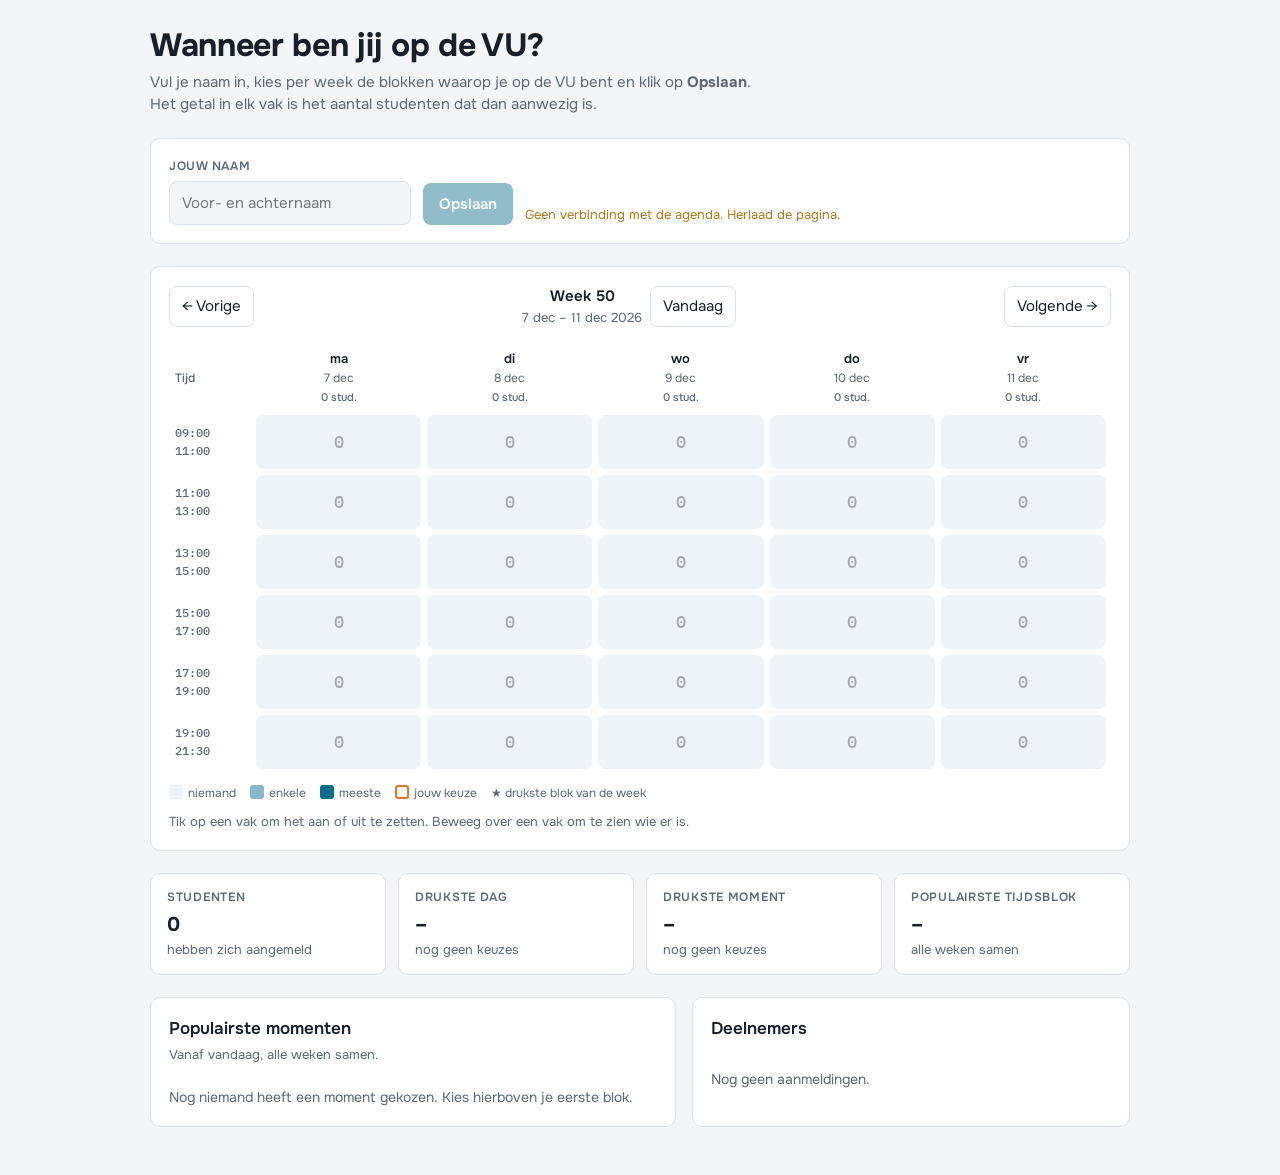
==== index.html @ 88057319 "Add files via upload" ====
<!doctype html>
<html lang="nl">
<head>
<meta charset="utf-8">
<meta name="viewport" content="width=device-width,initial-scale=1">
<title>Aanwezigheid VU</title>
<link rel="preconnect" href="https://fonts.googleapis.com">
<link rel="stylesheet" href="https://fonts.googleapis.com/css2?family=Onest:wght@400;500;600;700&family=IBM+Plex+Mono:wght@500&display=swap">
<style>
:root{
  --bg:#F3F5F8; --surface:#FFFFFF; --ink:#16202C; --muted:#5B6878; --line:#DCE2EA;
  --accent:#0B6E8A; --accent-ink:#FFFFFF; --mine:#E0762B; --ok:#1F8A4C; --warn:#B7791F;
  --heat0:#EEF3F7; color-scheme:light;
}
@media (prefers-color-scheme:dark){:root:not([data-theme="light"]){
  --bg:#0F151C; --surface:#17202A; --ink:#E7EDF3; --muted:#93A1B2; --line:#2A3542;
  --accent:#3AA7C7; --accent-ink:#06141A; --mine:#F0934E; --ok:#4CC27E; --warn:#E0A94A;
  --heat0:#1C2733; color-scheme:dark;}}
:root[data-theme="dark"]{
  --bg:#0F151C; --surface:#17202A; --ink:#E7EDF3; --muted:#93A1B2; --line:#2A3542;
  --accent:#3AA7C7; --accent-ink:#06141A; --mine:#F0934E; --ok:#4CC27E; --warn:#E0A94A;
  --heat0:#1C2733; color-scheme:dark;}
*{box-sizing:border-box}
body{margin:0;background:var(--bg);color:var(--ink);font:15px/1.5 Onest,system-ui,-apple-system,"Segoe UI",sans-serif;padding-inline:16px;padding-block:28px 48px}
.wrap{max-width:980px;margin:0 auto;display:flex;flex-direction:column;gap:22px}
h1{font-size:clamp(24px,4vw,32px);line-height:1.15;margin:0;font-weight:700;letter-spacing:-.01em;text-wrap:balance}
h2{font-size:17px;margin:0;font-weight:600}
.lede{color:var(--muted);margin:6px 0 0;max-width:62ch}
.mono{font-family:"IBM Plex Mono",ui-monospace,Menlo,monospace;font-variant-numeric:tabular-nums}
.panel{background:var(--surface);border:1px solid var(--line);border-radius:10px;padding:18px}
label.lbl{display:block;font-size:12px;text-transform:uppercase;letter-spacing:.06em;color:var(--muted);margin-bottom:6px;font-weight:600}
.row{display:flex;flex-wrap:wrap;gap:12px;align-items:flex-end}
input[type=text]{font:inherit;color:var(--ink);background:var(--bg);border:1px solid var(--line);border-radius:8px;padding:10px 12px;width:min(320px,100%)}
input[type=text]:focus-visible,button:focus-visible{outline:2px solid var(--accent);outline-offset:2px}
button{font:inherit;cursor:pointer;border-radius:8px}
.btn{background:var(--accent);color:var(--accent-ink);border:0;padding:10px 16px;font-weight:600}
.btn:disabled{opacity:.45;cursor:not-allowed}
.ghost{background:transparent;border:1px solid var(--line);color:var(--ink);padding:8px 12px}
.status{font-size:13px;color:var(--muted);min-height:20px}
.status.dirty{color:var(--warn)} .status.saved{color:var(--ok)}
.weeknav{display:flex;align-items:center;gap:8px;flex-wrap:wrap;justify-content:space-between}
.weeknav .mid{display:flex;align-items:center;gap:8px}
.weeklabel{font-weight:600;min-width:12ch;text-align:center}
.weeklabel small{display:block;font-weight:400;color:var(--muted);font-size:13px}
.gridwrap{overflow-x:auto;margin-top:14px}
table.grid{border-collapse:separate;border-spacing:4px;width:100%;min-width:360px;table-layout:fixed}
.grid th{font-weight:600;font-size:13px;padding:4px 2px;text-align:center}
.grid th.time{width:78px;text-align:left;color:var(--muted);font-weight:500;font-size:12px}
.grid th .d{display:block;color:var(--muted);font-weight:400;font-size:12px}
.grid th.today .d{color:var(--accent);font-weight:600}
.daytot{font-size:11px;color:var(--muted);font-weight:500}
.daytot.top{color:var(--accent);font-weight:700}
.cell{width:100%;height:54px;border:1px solid transparent;background:var(--heat0);color:var(--ink);display:flex;flex-direction:column;align-items:center;justify-content:center;gap:1px;position:relative;padding:0}
.cell .n{font-size:17px;font-weight:600}
.cell .n.zero{opacity:.35;font-weight:500}
.cell .tag{font-size:10px;letter-spacing:.04em;text-transform:uppercase;font-weight:700}
.cell.mine{border:2px solid var(--mine);box-shadow:inset 0 0 0 1px var(--surface)}
.cell.mine .tag{color:inherit}
.cell.hot .tag{color:var(--accent-ink)}
.cell.best::after{content:"★";position:absolute;top:2px;right:5px;font-size:11px}
.cell:disabled{cursor:not-allowed;opacity:.4}
.legend{display:flex;flex-wrap:wrap;gap:14px;font-size:12px;color:var(--muted);margin-top:10px;align-items:center}
.sw{display:inline-block;width:14px;height:14px;border-radius:3px;vertical-align:-2px;margin-right:5px}
.info{margin-top:10px;font-size:13px;color:var(--muted);min-height:20px}
.info b{color:var(--ink)}
.stats{display:grid;grid-template-columns:repeat(auto-fit,minmax(200px,1fr));gap:12px}
.stat{padding:14px 16px;border:1px solid var(--line);border-radius:10px;background:var(--surface)}
.stat .k{font-size:12px;text-transform:uppercase;letter-spacing:.06em;color:var(--muted);font-weight:600}
.stat .v{font-size:20px;font-weight:700;margin-top:4px}
.stat .s{font-size:13px;color:var(--muted)}
.two{display:grid;grid-template-columns:1.2fr 1fr;gap:16px}
@media (max-width:760px){.two{grid-template-columns:1fr}}
ol.top{list-style:none;margin:12px 0 0;padding:0;display:flex;flex-direction:column;gap:10px}
ol.top li{display:grid;grid-template-columns:1fr auto;gap:2px 12px;align-items:center}
.bar{grid-column:1/-1;height:6px;background:var(--heat0);border-radius:3px;overflow:hidden}
.bar i{display:block;height:100%;background:var(--accent)}
.who{grid-column:1/-1;font-size:12px;color:var(--muted)}
ul.people{list-style:none;margin:12px 0 0;padding:0;display:flex;flex-direction:column;gap:6px}
ul.people li{display:flex;justify-content:space-between;gap:10px;align-items:center;padding:6px 0;border-bottom:1px solid var(--line);font-size:14px}
.x{background:none;border:1px solid var(--line);color:var(--muted);font-size:12px;padding:3px 8px}
.x.confirm{border-color:#C0392B;color:#C0392B}
.empty{color:var(--muted);font-size:14px;margin-top:10px}
.note{font-size:13px;color:var(--muted)}
@media (prefers-reduced-motion:no-preference){.cell{transition:background-color .15s,border-color .15s}}
</style>
</head>
<body>

<div class="wrap">
  <header>
    <h1>Wanneer ben jij op de VU?</h1>
    <p class="lede">Vul je naam in, kies per week de blokken waarop je op de VU bent en klik op <b>Opslaan</b>. Het getal in elk vak is het aantal studenten dat dan aanwezig is.</p>
  </header>

  <section class="panel">
    <div class="row">
      <div>
        <label class="lbl" for="naam">Jouw naam</label>
        <input type="text" id="naam" placeholder="Voor- en achternaam" autocomplete="name" maxlength="60">
      </div>
      <button class="btn" id="save" disabled>Opslaan</button>
      <div class="status" id="status" aria-live="polite"></div>
    </div>
  </section>

  <section class="panel">
    <div class="weeknav">
      <button class="ghost" id="prev" aria-label="Vorige week">← Vorige</button>
      <div class="mid">
        <div class="weeklabel" id="weeklabel"></div>
        <button class="ghost" id="thisweek">Vandaag</button>
      </div>
      <button class="ghost" id="next" aria-label="Volgende week">Volgende →</button>
    </div>
    <div class="gridwrap"><table class="grid" id="grid"></table></div>
    <div class="legend">
      <span><span class="sw" style="background:var(--heat0)"></span>niemand</span>
      <span><span class="sw" style="background:color-mix(in srgb,var(--accent) 45%,var(--heat0))"></span>enkele</span>
      <span><span class="sw" style="background:var(--accent)"></span>meeste</span>
      <span><span class="sw" style="border:2px solid var(--mine)"></span>jouw keuze</span>
      <span>★ drukste blok van de week</span>
    </div>
    <div class="info" id="info">Tik op een vak om het aan of uit te zetten. Beweeg over een vak om te zien wie er is.</div>
  </section>

  <section class="stats" id="stats"></section>

  <section class="two">
    <div class="panel">
      <h2>Populairste momenten</h2>
      <p class="note" style="margin:4px 0 0">Vanaf vandaag, alle weken samen.</p>
      <ol class="top" id="top"></ol>
    </div>
    <div class="panel">
      <h2>Deelnemers <span class="mono" id="pcount" style="color:var(--muted);font-weight:500"></span></h2>
      <ul class="people" id="people"></ul>
    </div>
  </section>
</div>


<script>
/* ============================================================
   INSTELLING: plak hier de web-app-URL van je Google Apps Script
   (eindigt op /exec). Zie README.md, stap 1.
   ============================================================ */
const API_URL = "https://script.google.com/macros/s/AKfycbxhbpkY3YiykDN_DAD2zzYH0qjrKoUkef3wgJ1qWsW4vx4ObIGXYba5Fqofypb3EOSN/exec";

(function(){
const SLOTS=[["0900","09:00","11:00"],["1100","11:00","13:00"],["1300","13:00","15:00"],["1500","15:00","17:00"],["1700","17:00","19:00"],["1900","19:00","21:30"]];
const DAYN=["zo","ma","di","wo","do","vr","za"];
const MON=["jan","feb","mrt","apr","mei","jun","jul","aug","sep","okt","nov","dec"];
const $=id=>document.getElementById(id);
const pad=n=>String(n).padStart(2,"0");
const iso=d=>d.getFullYear()+"-"+pad(d.getMonth()+1)+"-"+pad(d.getDate());
const parse=s=>{const[y,m,d]=s.split("-").map(Number);return new Date(y,m-1,d)};
const today=new Date();today.setHours(0,0,0,0);const todayIso=iso(today);
function monday(d){const x=new Date(d);const k=(x.getDay()+6)%7;x.setDate(x.getDate()-k);x.setHours(0,0,0,0);return x}
function isoWeek(d){const t=new Date(Date.UTC(d.getFullYear(),d.getMonth(),d.getDate()));const n=t.getUTCDay()||7;t.setUTCDate(t.getUTCDate()+4-n);const y=new Date(Date.UTC(t.getUTCFullYear(),0,1));return Math.ceil(((t-y)/864e5+1)/7)}
const fmtDay=d=>DAYN[d.getDay()]+" "+d.getDate()+" "+MON[d.getMonth()];
const slotLabel=code=>{const s=SLOTS.find(x=>x[0]===code);return s?s[1]+"–"+s[2]:code};
const keyLabel=k=>{const[ds,c]=k.split("|");return fmtDay(parse(ds))+" · "+slotLabel(c)};
const configured=/^https:\/\/script\.google\.com\//.test(API_URL);

function startWeek(){const m=monday(today);if(today.getDay()===0||today.getDay()===6)m.setDate(m.getDate()+7);return m}
let weekStart=startWeek();
let entries=[];
let mine=new Set(), savedMine=new Set(), savedName="";
let online=false, loadedOnce=false;

function store(k,v){try{v==null?localStorage.removeItem(k):localStorage.setItem(k,v)}catch(e){}}
function load(k){try{return localStorage.getItem(k)}catch(e){return null}}
let myId=load("vu-agenda-id");
if(!myId){myId="s"+Math.random().toString(36).slice(2,10)+Date.now().toString(36);store("vu-agenda-id",myId)}
const draft=load("vu-agenda-draftname");if(draft)$("naam").value=draft;

function counts(){const m=new Map();for(const e of entries){if(e.id===myId)continue;for(const k of e.slots){if(!m.has(k))m.set(k,[]);m.get(k).push(e.name)}}
  const myName=$("naam").value.trim()||"Jij";for(const k of mine){if(!m.has(k))m.set(k,[]);m.get(k).push(myName)}return m}

function render(){
  const c=counts();
  const days=[...Array(5)].map((_,i)=>{const d=new Date(weekStart);d.setDate(d.getDate()+i);return d});
  const fri=days[4];
  $("weeklabel").innerHTML="Week "+isoWeek(weekStart)+"<small>"+weekStart.getDate()+" "+MON[weekStart.getMonth()]+" – "+fri.getDate()+" "+MON[fri.getMonth()]+" "+fri.getFullYear()+"</small>";
  $("prev").disabled=weekStart<=startWeek();
  let max=0,best=null;
  const dayTot=days.map(d=>{const s=new Set();for(const sl of SLOTS){const k=iso(d)+"|"+sl[0];const l=c.get(k)||[];l.forEach(n=>s.add(n));if(l.length>max){max=l.length;best=k}}return s.size});
  const topDay=Math.max(...dayTot);
  let h="<thead><tr><th class='time'>Tijd</th>";
  days.forEach((d,i)=>{h+="<th class='"+(iso(d)===todayIso?"today":"")+"'>"+DAYN[d.getDay()]+"<span class='d'>"+d.getDate()+" "+MON[d.getMonth()]+"</span><span class='daytot"+(topDay>0&&dayTot[i]===topDay?" top":"")+"'>"+dayTot[i]+" stud.</span></th>"});
  h+="</tr></thead><tbody>";
  for(const sl of SLOTS){
    h+="<tr><th class='time mono'>"+sl[1]+"<br>"+sl[2]+"</th>";
    for(const d of days){
      const k=iso(d)+"|"+sl[0];const n=(c.get(k)||[]).length;const past=d<today;
      const pct=max?n/max:0;const hot=pct>.6;
      const bg=n?"color-mix(in srgb,var(--accent) "+Math.round(25+pct*75)+"%,var(--heat0))":"var(--heat0)";
      const m=mine.has(k);
      h+="<td><button class='cell"+(m?" mine":"")+(hot?" hot":"")+(n&&k===best?" best":"")+"' data-k='"+k+"' style='background:"+bg+";color:"+(hot?"var(--accent-ink)":"var(--ink)")+"'"+(past?" disabled":"")+" aria-pressed='"+m+"' aria-label='"+keyLabel(k)+", "+n+" studenten'><span class='n mono"+(n?"":" zero")+"'>"+n+"</span>"+(m?"<span class='tag'>✓ jij</span>":"")+"</button></td>";
    }
    h+="</tr>";
  }
  $("grid").innerHTML=h+"</tbody>";
  renderStats(c);renderStatus();
}

function renderStats(c){
  const future=[...c.entries()].filter(([k])=>k.split("|")[0]>=todayIso);
  const people=entries.filter(e=>e.id!==myId).map(e=>({name:e.name,n:e.slots.length}));
  const myName=$("naam").value.trim();
  if(myName&&mine.size)people.push({name:myName,n:mine.size,me:true});
  const dayMap=new Map();for(const[k,l]of future){const d=k.split("|")[0];if(!dayMap.has(d))dayMap.set(d,new Set());l.forEach(n=>dayMap.get(d).add(n))}
  let bd=null,bdn=0;for(const[d,s]of dayMap)if(s.size>bdn||(s.size===bdn&&bd&&d<bd)){bd=d;bdn=s.size}
  const slotSum=new Map();for(const[k,l]of future){const s=k.split("|")[1];slotSum.set(s,(slotSum.get(s)||0)+l.length)}
  let bs=null,bsn=0;for(const[s,n]of slotSum)if(n>bsn){bs=s;bsn=n}
  const sorted=future.filter(([,l])=>l.length).sort((a,b)=>b[1].length-a[1].length||(a[0]<b[0]?-1:1));
  const top1=sorted[0];
  $("stats").innerHTML=
    stat("Studenten",people.length,people.length===1?"heeft zich aangemeld":"hebben zich aangemeld")+
    stat("Drukste dag",bd?fmtDay(parse(bd)):"–",bd?bdn+" studenten aanwezig":"nog geen keuzes")+
    stat("Drukste moment",top1?keyLabel(top1[0]):"–",top1?top1[1].length+" studenten":"nog geen keuzes")+
    stat("Populairste tijdsblok",bs?slotLabel(bs):"–",bs?bsn+" keer gekozen":"alle weken samen");
  const tmax=top1?top1[1].length:1;
  $("top").innerHTML=sorted.length?sorted.slice(0,6).map(([k,l])=>"<li><span>"+esc(keyLabel(k))+"</span><span class='mono'><b>"+l.length+"</b></span><span class='bar'><i style='width:"+(l.length/tmax*100)+"%'></i></span><span class='who'>"+esc(l.slice().sort().join(", "))+"</span></li>").join(""):"<li class='empty'>Nog niemand heeft een moment gekozen. Kies hierboven je eerste blok.</li>";
  people.sort((a,b)=>a.name.localeCompare(b.name,"nl"));
  $("pcount").textContent=people.length?"("+people.length+")":"";
  $("people").innerHTML=people.length?people.map(p=>"<li><span>"+esc(p.name)+(p.me?" <span class='note'>(jij)</span>":"")+"</span><span class='mono note'>"+p.n+" blok"+(p.n===1?"":"ken")+"</span></li>").join(""):"<li class='empty' style='border:0'>Nog geen aanmeldingen.</li>";
}
const stat=(k,v,s)=>"<div class='stat'><div class='k'>"+k+"</div><div class='v'>"+esc(String(v))+"</div><div class='s'>"+s+"</div></div>";
function esc(s){return String(s).replace(/[&<>"']/g,ch=>({"&":"&amp;","<":"&lt;",">":"&gt;",'"':"&quot;","'":"&#39;"}[ch]))}

function dirty(){if($("naam").value.trim()!==savedName)return true;if(mine.size!==savedMine.size)return true;for(const k of mine)if(!savedMine.has(k))return true;return false}
function renderStatus(msg,cls){
  const st=$("status");const n=$("naam").value.trim();
  if(msg){st.textContent=msg;st.className="status "+(cls||"")}
  else if(!configured){st.textContent="Nog niet gekoppeld aan de Google Sheet (zie README). Keuzes worden niet bewaard.";st.className="status dirty"}
  else if(!loadedOnce){st.textContent="Aanmeldingen laden…";st.className="status"}
  else if(!online){st.textContent="Geen verbinding met de agenda. Herlaad de pagina.";st.className="status dirty"}
  else if(!n){st.textContent="Vul eerst je naam in.";st.className="status"}
  else if(dirty()){st.textContent="Niet opgeslagen wijzigingen";st.className="status dirty"}
  else if(savedName){st.textContent="Opgeslagen ✓";st.className="status saved"}
  else st.textContent="";
  $("save").disabled=!(configured&&online&&n&&dirty()&&!saving);
}

function normalize(list){return (Array.isArray(list)?list:[]).map(e=>({id:String(e.id),name:String(e.name||"Onbekend").slice(0,60),slots:(e.slots||[]).map(String)}))}
function applyEntries(list,initial){
  entries=normalize(list);
  if(initial){const me=entries.find(e=>e.id===myId);
    if(me){savedName=me.name;savedMine=new Set(me.slots);const typed=$("naam").value.trim();if(!typed||typed===me.name){$("naam").value=me.name;mine=new Set(me.slots)}}}
  render();
}
async function fetchAll(initial){
  if(!configured)return;
  try{const r=await fetch(API_URL,{cache:"no-store"});const j=await r.json();if(!j.ok)throw 0;online=true;loadedOnce=true;applyEntries(j.entries,initial)}
  catch(e){online=false;loadedOnce=true;render()}
}

$("grid").addEventListener("click",e=>{const b=e.target.closest(".cell");if(!b||b.disabled)return;const k=b.dataset.k;mine.has(k)?mine.delete(k):mine.add(k);render();showInfo(k)});
function showInfo(k){const l=counts().get(k)||[];$("info").innerHTML="<b>"+esc(keyLabel(k))+"</b> — "+(l.length?l.length+" aanwezig: "+esc(l.slice().sort().join(", ")):"nog niemand")}
$("grid").addEventListener("pointerover",e=>{const b=e.target.closest(".cell");if(b)showInfo(b.dataset.k)});
$("grid").addEventListener("focusin",e=>{const b=e.target.closest(".cell");if(b)showInfo(b.dataset.k)});
$("naam").addEventListener("input",()=>{store("vu-agenda-draftname",$("naam").value);render()});
$("prev").onclick=()=>{weekStart.setDate(weekStart.getDate()-7);render()};
$("next").onclick=()=>{weekStart.setDate(weekStart.getDate()+7);render()};
$("thisweek").onclick=()=>{weekStart=startWeek();render()};

let saving=false;
$("save").onclick=async()=>{
  const name=$("naam").value.trim();if(saving||!name||!configured)return;
  // Zelfde naam op een ander apparaat? Dan die aanmelding bijwerken i.p.v. een dubbele maken.
  if(!entries.some(e=>e.id===myId)){const same=entries.find(e=>e.name.toLowerCase()===name.toLowerCase());
    if(same){myId=same.id;store("vu-agenda-id",myId);for(const k of same.slots)mine.add(k)}}
  saving=true;renderStatus("Bezig met opslaan…");
  const slots=[...mine].sort();
  try{
    const r=await fetch(API_URL,{method:"POST",headers:{"Content-Type":"text/plain;charset=utf-8"},body:JSON.stringify({id:myId,name,slots})});
    const j=await r.json();if(!j.ok)throw new Error(j.error);
    savedName=slots.length?name:"";savedMine=new Set(mine);online=true;saving=false;
    applyEntries(j.entries,false);renderStatus(slots.length?"Opgeslagen ✓":"Je aanmelding is verwijderd","saved");
  }catch(e){saving=false;renderStatus("Opslaan lukte niet. Probeer het zo nog eens.","dirty")}
};

render();
fetchAll(true);
setInterval(()=>{if(!saving&&document.visibilityState==="visible")fetchAll(false)},30000);
})();
</script>
</body>
</html>
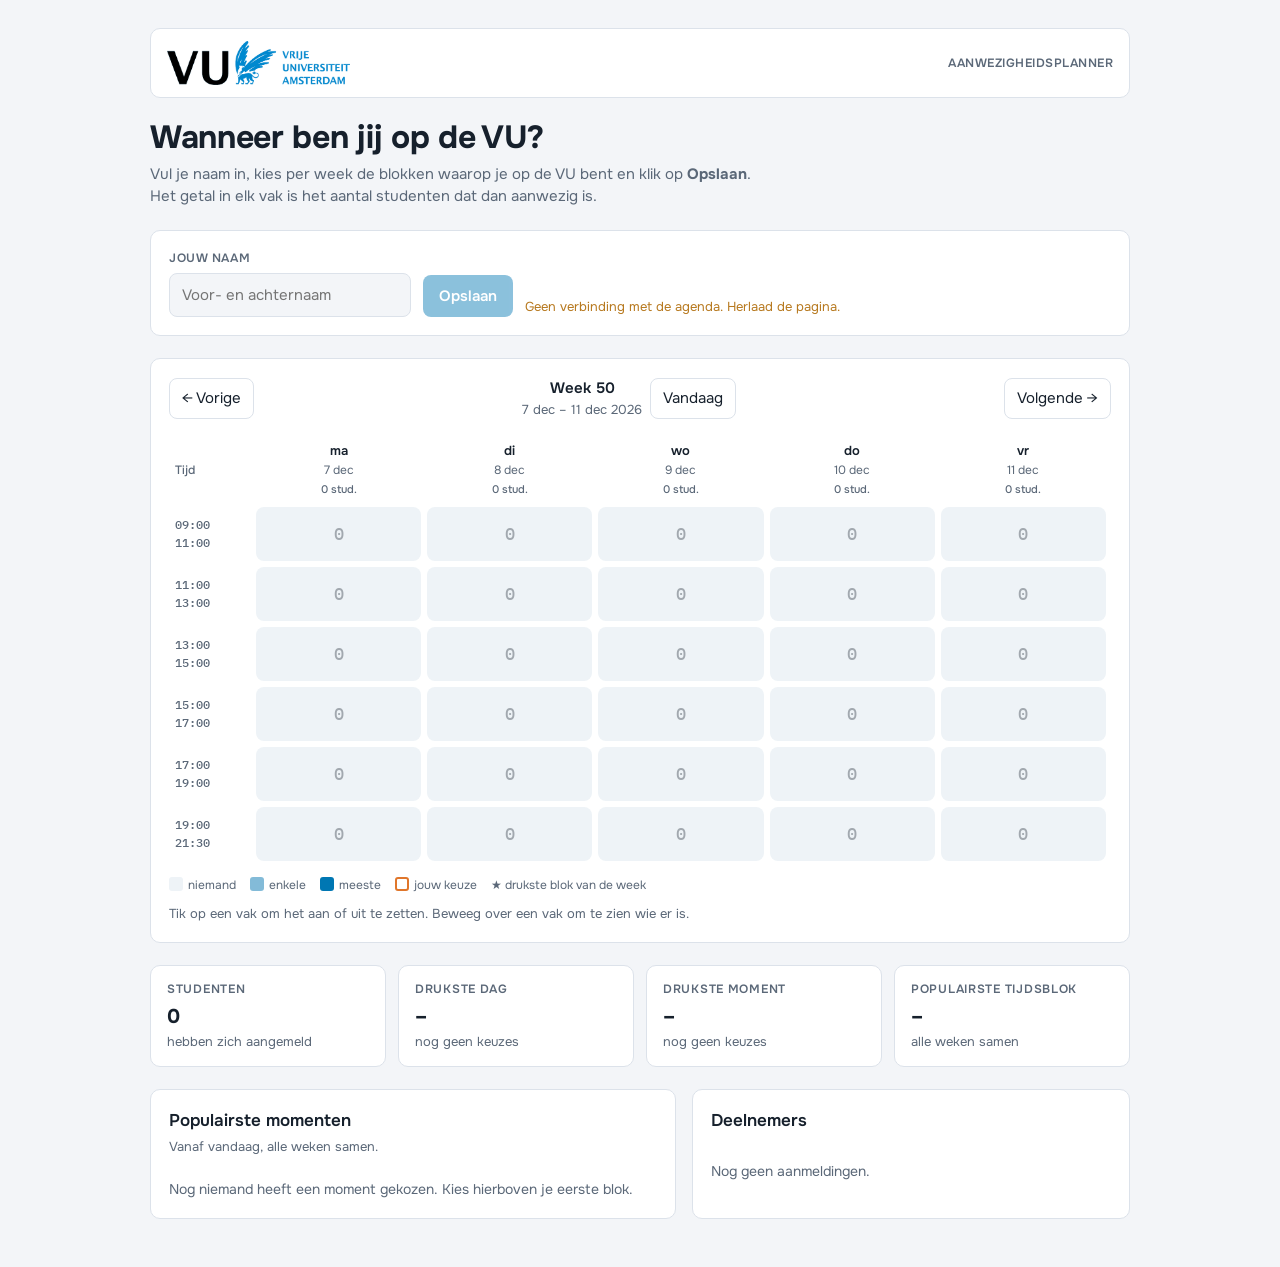
==== commit 94ebdf5c: "Add files via upload" ====
--- a/index.html
+++ b/index.html
@@ -2,23 +2,24 @@
 <html lang="nl">
 <head>
 <meta charset="utf-8">
-<meta name="viewport" content="width=device-width,initial-scale=1">
+<meta name="viewport" content="width=device-width,initial-scale=1,viewport-fit=cover">
+<meta name="theme-color" content="#0077B3">
 <title>Aanwezigheid VU</title>
 <link rel="preconnect" href="https://fonts.googleapis.com">
 <link rel="stylesheet" href="https://fonts.googleapis.com/css2?family=Onest:wght@400;500;600;700&family=IBM+Plex+Mono:wght@500&display=swap">
 <style>
 :root{
   --bg:#F3F5F8; --surface:#FFFFFF; --ink:#16202C; --muted:#5B6878; --line:#DCE2EA;
-  --accent:#0B6E8A; --accent-ink:#FFFFFF; --mine:#E0762B; --ok:#1F8A4C; --warn:#B7791F;
+  --accent:#0077B3; --accent-ink:#FFFFFF; --mine:#E0762B; --ok:#1F8A4C; --warn:#B7791F;
   --heat0:#EEF3F7; color-scheme:light;
 }
 @media (prefers-color-scheme:dark){:root:not([data-theme="light"]){
   --bg:#0F151C; --surface:#17202A; --ink:#E7EDF3; --muted:#93A1B2; --line:#2A3542;
-  --accent:#3AA7C7; --accent-ink:#06141A; --mine:#F0934E; --ok:#4CC27E; --warn:#E0A94A;
+  --accent:#4FB0E3; --accent-ink:#06141A; --mine:#F0934E; --ok:#4CC27E; --warn:#E0A94A;
   --heat0:#1C2733; color-scheme:dark;}}
 :root[data-theme="dark"]{
   --bg:#0F151C; --surface:#17202A; --ink:#E7EDF3; --muted:#93A1B2; --line:#2A3542;
-  --accent:#3AA7C7; --accent-ink:#06141A; --mine:#F0934E; --ok:#4CC27E; --warn:#E0A94A;
+  --accent:#4FB0E3; --accent-ink:#06141A; --mine:#F0934E; --ok:#4CC27E; --warn:#E0A94A;
   --heat0:#1C2733; color-scheme:dark;}
 *{box-sizing:border-box}
 body{margin:0;background:var(--bg);color:var(--ink);font:15px/1.5 Onest,system-ui,-apple-system,"Segoe UI",sans-serif;padding-inline:16px;padding-block:28px 48px}
@@ -82,17 +83,64 @@
 .empty{color:var(--muted);font-size:14px;margin-top:10px}
 .note{font-size:13px;color:var(--muted)}
 @media (prefers-reduced-motion:no-preference){.cell{transition:background-color .15s,border-color .15s}}
+
+.brand{display:flex;align-items:center;justify-content:space-between;gap:12px;flex-wrap:wrap;background:#fff;border:1px solid var(--line);border-radius:10px;padding:12px 16px}
+.brand img{height:44px;width:auto;display:block}
+.brand .tagline{font-size:12px;color:#5B6878;letter-spacing:.04em;text-transform:uppercase;font-weight:600}
+.foot{font-size:12px;color:var(--muted);text-align:center}
+.mobile{display:none}
+.daytabs{display:grid;grid-template-columns:repeat(5,1fr);gap:6px;margin-top:14px}
+.daytab{background:var(--heat0);border:1px solid transparent;color:var(--ink);padding:8px 2px;display:flex;flex-direction:column;align-items:center;gap:1px;font-size:13px;font-weight:600;line-height:1.2}
+.daytab small{font-weight:400;color:var(--muted);font-size:12px}
+.daytab .c{font-size:11px;font-weight:600;color:var(--accent)}
+.daytab[aria-selected="true"]{background:var(--accent);color:var(--accent-ink)}
+.daytab[aria-selected="true"] small,.daytab[aria-selected="true"] .c{color:var(--accent-ink)}
+.daytab.today:not([aria-selected="true"]){border-color:var(--accent)}
+.slotlist{display:flex;flex-direction:column;gap:8px;margin-top:12px}
+.slot{display:grid;grid-template-columns:auto 1fr auto;align-items:center;gap:4px 12px;width:100%;text-align:left;background:var(--surface);border:1px solid var(--line);color:var(--ink);padding:12px 14px;min-height:64px}
+.slot .t{font-family:"IBM Plex Mono",ui-monospace,monospace;font-size:14px;line-height:1.3}
+.slot .names{grid-column:1/-1;font-size:12px;color:var(--muted);overflow-wrap:anywhere}
+.slot .cnt{display:flex;align-items:center;gap:8px;font-size:13px;color:var(--muted)}
+.slot .cnt i{flex:1;height:6px;border-radius:3px;background:var(--heat0);overflow:hidden;position:relative;max-width:120px}
+.slot .cnt i b{position:absolute;inset:0 auto 0 0;background:var(--accent);border-radius:3px}
+.slot .pick{font-size:13px;font-weight:600;border:1px solid var(--accent);color:var(--accent);border-radius:999px;padding:5px 10px;white-space:nowrap}
+.slot.on{border:2px solid var(--mine);padding:11px 13px}
+.slot.on .pick{background:var(--mine);border-color:var(--mine);color:#fff}
+.slot:disabled{opacity:.45;cursor:not-allowed}
+.slot.best .t::after{content:" ★";color:var(--accent)}
+@media (max-width:640px){
+  body{padding-block:12px 32px}
+  .wrap{gap:14px}
+  .brand img{height:34px}
+  .brand .tagline{display:none}
+  .panel{padding:14px}
+  .gridwrap,.legend,.info{display:none}
+  .mobile{display:block}
+  .weeknav .txt{display:none}
+  .weeknav{flex-wrap:nowrap}
+  .weeklabel{min-width:0}
+  .namepanel{position:sticky;top:env(safe-area-inset-top,0px);z-index:5;box-shadow:0 4px 14px rgba(0,0,0,.08)}
+  .row{flex-wrap:nowrap;align-items:flex-end}
+  .row>div:first-child{flex:1;min-width:0}
+  input[type=text]{width:100%}
+  .status{position:absolute;left:14px;bottom:-2px;font-size:12px}
+  .namepanel{padding-bottom:22px;position:sticky}
+  .stat .v{font-size:17px}
+  .stats{grid-template-columns:1fr 1fr;gap:8px}
+  .stat{padding:12px}
+}
 </style>
 </head>
 <body>
 
 <div class="wrap">
+  <div class="brand"><img src="[data-uri]" alt="Vrije Universiteit Amsterdam"><span class="tagline">Aanwezigheidsplanner</span></div>
   <header>
     <h1>Wanneer ben jij op de VU?</h1>
     <p class="lede">Vul je naam in, kies per week de blokken waarop je op de VU bent en klik op <b>Opslaan</b>. Het getal in elk vak is het aantal studenten dat dan aanwezig is.</p>
   </header>
 
-  <section class="panel">
+  <section class="panel namepanel">
     <div class="row">
       <div>
         <label class="lbl" for="naam">Jouw naam</label>
@@ -105,14 +153,15 @@
 
   <section class="panel">
     <div class="weeknav">
-      <button class="ghost" id="prev" aria-label="Vorige week">← Vorige</button>
+      <button class="ghost" id="prev" aria-label="Vorige week">←<span class="txt"> Vorige</span></button>
       <div class="mid">
         <div class="weeklabel" id="weeklabel"></div>
         <button class="ghost" id="thisweek">Vandaag</button>
       </div>
-      <button class="ghost" id="next" aria-label="Volgende week">Volgende →</button>
+      <button class="ghost" id="next" aria-label="Volgende week"><span class="txt">Volgende </span>→</button>
     </div>
     <div class="gridwrap"><table class="grid" id="grid"></table></div>
+    <div class="mobile"><div class="daytabs" id="daytabs" role="tablist"></div><div class="slotlist" id="slotlist"></div></div>
     <div class="legend">
       <span><span class="sw" style="background:var(--heat0)"></span>niemand</span>
       <span><span class="sw" style="background:color-mix(in srgb,var(--accent) 45%,var(--heat0))"></span>enkele</span>
@@ -164,6 +213,8 @@
 
 function startWeek(){const m=monday(today);if(today.getDay()===0||today.getDay()===6)m.setDate(m.getDate()+7);return m}
 let weekStart=startWeek();
+let mDay=defaultDay();
+function defaultDay(){const i=Math.round((today-weekStart)/864e5);return i>=0&&i<5?i:0}
 let entries=[];
 let mine=new Set(), savedMine=new Set(), savedName="";
 let online=false, loadedOnce=false;
@@ -201,6 +252,11 @@
     h+="</tr>";
   }
   $("grid").innerHTML=h+"</tbody>";
+  // mobiel: dag-tabs + lijst met blokken
+  $("daytabs").innerHTML=days.map((d,i)=>"<button class='daytab"+(iso(d)===todayIso?" today":"")+"' role='tab' data-i='"+i+"' aria-selected='"+(i===mDay)+"'>"+DAYN[d.getDay()]+"<small>"+d.getDate()+" "+MON[d.getMonth()]+"</small><span class='c'>"+dayTot[i]+"</span></button>").join("");
+  const md=days[mDay];const mPast=md<today;
+  $("slotlist").innerHTML=SLOTS.map(sl=>{const k=iso(md)+"|"+sl[0];const l=c.get(k)||[];const n=l.length;const on=mine.has(k);
+    return "<button class='slot"+(on?" on":"")+(n&&k===best?" best":"")+"' data-k='"+k+"'"+(mPast?" disabled":"")+" aria-pressed='"+on+"'><span class='t'>"+sl[1]+"<br>"+sl[2]+"</span><span class='cnt'><b class='mono'>"+n+"</b> "+(n===1?"student":"studenten")+"<i><b style='width:"+(max?n/max*100:0)+"%'></b></i></span><span class='pick'>"+(on?"✓ Ik ben er":"+ Ik ben er")+"</span>"+(n?"<span class='names'>"+esc(l.slice().sort().join(", "))+"</span>":"")+"</button>"}).join("");
   renderStats(c);renderStatus();
 }
 
@@ -258,12 +314,14 @@
 
 $("grid").addEventListener("click",e=>{const b=e.target.closest(".cell");if(!b||b.disabled)return;const k=b.dataset.k;mine.has(k)?mine.delete(k):mine.add(k);render();showInfo(k)});
 function showInfo(k){const l=counts().get(k)||[];$("info").innerHTML="<b>"+esc(keyLabel(k))+"</b> — "+(l.length?l.length+" aanwezig: "+esc(l.slice().sort().join(", ")):"nog niemand")}
+$("slotlist").addEventListener("click",e=>{const b=e.target.closest(".slot");if(!b||b.disabled)return;const k=b.dataset.k;mine.has(k)?mine.delete(k):mine.add(k);render()});
+$("daytabs").addEventListener("click",e=>{const b=e.target.closest(".daytab");if(!b)return;mDay=+b.dataset.i;render()});
 $("grid").addEventListener("pointerover",e=>{const b=e.target.closest(".cell");if(b)showInfo(b.dataset.k)});
 $("grid").addEventListener("focusin",e=>{const b=e.target.closest(".cell");if(b)showInfo(b.dataset.k)});
 $("naam").addEventListener("input",()=>{store("vu-agenda-draftname",$("naam").value);render()});
-$("prev").onclick=()=>{weekStart.setDate(weekStart.getDate()-7);render()};
-$("next").onclick=()=>{weekStart.setDate(weekStart.getDate()+7);render()};
-$("thisweek").onclick=()=>{weekStart=startWeek();render()};
+$("prev").onclick=()=>{weekStart.setDate(weekStart.getDate()-7);mDay=defaultDay();render()};
+$("next").onclick=()=>{weekStart.setDate(weekStart.getDate()+7);mDay=defaultDay();render()};
+$("thisweek").onclick=()=>{weekStart=startWeek();mDay=defaultDay();render()};
 
 let saving=false;
 $("save").onclick=async()=>{
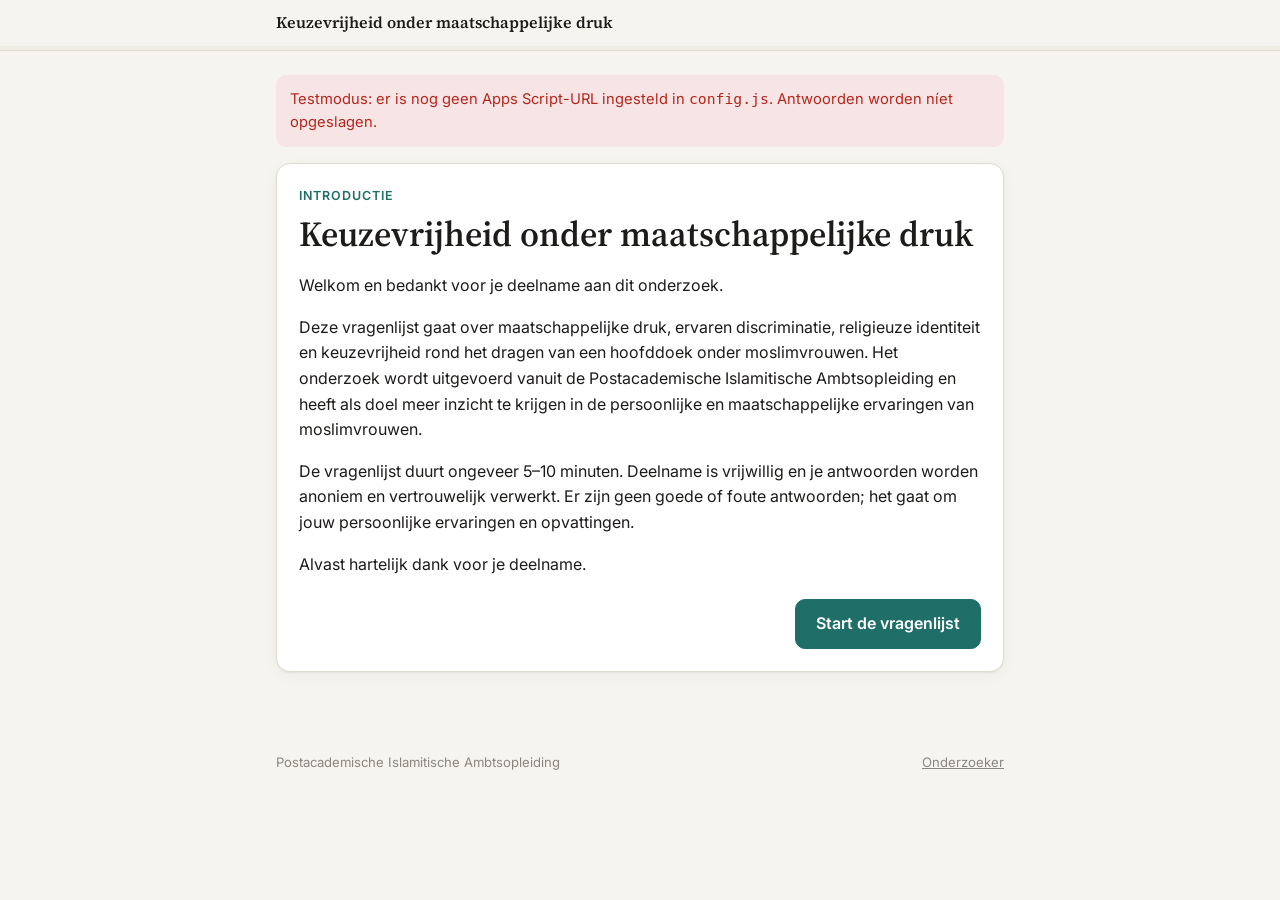
==== commit 5f55f1a3: "Add files via upload" ====
--- a/index.html
+++ b/index.html
@@ -2,346 +2,272 @@
 <html lang="nl">
 <head>
 <meta charset="utf-8">
-<meta name="viewport" content="width=device-width,initial-scale=1,viewport-fit=cover">
-<meta name="theme-color" content="#0077B3">
-<title>Aanwezigheid VU</title>
+<meta name="viewport" content="width=device-width, initial-scale=1">
+<title>Keuzevrijheid onder maatschappelijke druk – enquête</title>
+<meta name="description" content="Anonieme enquête over maatschappelijke druk, ervaren discriminatie, religieuze identiteit en keuzevrijheid rond het dragen van een hoofddoek.">
+<meta name="robots" content="noindex">
 <link rel="preconnect" href="https://fonts.googleapis.com">
-<link rel="stylesheet" href="https://fonts.googleapis.com/css2?family=Onest:wght@400;500;600;700&family=IBM+Plex+Mono:wght@500&display=swap">
-<style>
-:root{
-  --bg:#F3F5F8; --surface:#FFFFFF; --ink:#16202C; --muted:#5B6878; --line:#DCE2EA;
-  --accent:#0077B3; --accent-ink:#FFFFFF; --mine:#E0762B; --ok:#1F8A4C; --warn:#B7791F;
-  --heat0:#EEF3F7; color-scheme:light;
-}
-@media (prefers-color-scheme:dark){:root:not([data-theme="light"]){
-  --bg:#0F151C; --surface:#17202A; --ink:#E7EDF3; --muted:#93A1B2; --line:#2A3542;
-  --accent:#4FB0E3; --accent-ink:#06141A; --mine:#F0934E; --ok:#4CC27E; --warn:#E0A94A;
-  --heat0:#1C2733; color-scheme:dark;}}
-:root[data-theme="dark"]{
-  --bg:#0F151C; --surface:#17202A; --ink:#E7EDF3; --muted:#93A1B2; --line:#2A3542;
-  --accent:#4FB0E3; --accent-ink:#06141A; --mine:#F0934E; --ok:#4CC27E; --warn:#E0A94A;
-  --heat0:#1C2733; color-scheme:dark;}
-*{box-sizing:border-box}
-body{margin:0;background:var(--bg);color:var(--ink);font:15px/1.5 Onest,system-ui,-apple-system,"Segoe UI",sans-serif;padding-inline:16px;padding-block:28px 48px}
-.wrap{max-width:980px;margin:0 auto;display:flex;flex-direction:column;gap:22px}
-h1{font-size:clamp(24px,4vw,32px);line-height:1.15;margin:0;font-weight:700;letter-spacing:-.01em;text-wrap:balance}
-h2{font-size:17px;margin:0;font-weight:600}
-.lede{color:var(--muted);margin:6px 0 0;max-width:62ch}
-.mono{font-family:"IBM Plex Mono",ui-monospace,Menlo,monospace;font-variant-numeric:tabular-nums}
-.panel{background:var(--surface);border:1px solid var(--line);border-radius:10px;padding:18px}
-label.lbl{display:block;font-size:12px;text-transform:uppercase;letter-spacing:.06em;color:var(--muted);margin-bottom:6px;font-weight:600}
-.row{display:flex;flex-wrap:wrap;gap:12px;align-items:flex-end}
-input[type=text]{font:inherit;color:var(--ink);background:var(--bg);border:1px solid var(--line);border-radius:8px;padding:10px 12px;width:min(320px,100%)}
-input[type=text]:focus-visible,button:focus-visible{outline:2px solid var(--accent);outline-offset:2px}
-button{font:inherit;cursor:pointer;border-radius:8px}
-.btn{background:var(--accent);color:var(--accent-ink);border:0;padding:10px 16px;font-weight:600}
-.btn:disabled{opacity:.45;cursor:not-allowed}
-.ghost{background:transparent;border:1px solid var(--line);color:var(--ink);padding:8px 12px}
-.status{font-size:13px;color:var(--muted);min-height:20px}
-.status.dirty{color:var(--warn)} .status.saved{color:var(--ok)}
-.weeknav{display:flex;align-items:center;gap:8px;flex-wrap:wrap;justify-content:space-between}
-.weeknav .mid{display:flex;align-items:center;gap:8px}
-.weeklabel{font-weight:600;min-width:12ch;text-align:center}
-.weeklabel small{display:block;font-weight:400;color:var(--muted);font-size:13px}
-.gridwrap{overflow-x:auto;margin-top:14px}
-table.grid{border-collapse:separate;border-spacing:4px;width:100%;min-width:360px;table-layout:fixed}
-.grid th{font-weight:600;font-size:13px;padding:4px 2px;text-align:center}
-.grid th.time{width:78px;text-align:left;color:var(--muted);font-weight:500;font-size:12px}
-.grid th .d{display:block;color:var(--muted);font-weight:400;font-size:12px}
-.grid th.today .d{color:var(--accent);font-weight:600}
-.daytot{font-size:11px;color:var(--muted);font-weight:500}
-.daytot.top{color:var(--accent);font-weight:700}
-.cell{width:100%;height:54px;border:1px solid transparent;background:var(--heat0);color:var(--ink);display:flex;flex-direction:column;align-items:center;justify-content:center;gap:1px;position:relative;padding:0}
-.cell .n{font-size:17px;font-weight:600}
-.cell .n.zero{opacity:.35;font-weight:500}
-.cell .tag{font-size:10px;letter-spacing:.04em;text-transform:uppercase;font-weight:700}
-.cell.mine{border:2px solid var(--mine);box-shadow:inset 0 0 0 1px var(--surface)}
-.cell.mine .tag{color:inherit}
-.cell.hot .tag{color:var(--accent-ink)}
-.cell.best::after{content:"★";position:absolute;top:2px;right:5px;font-size:11px}
-.cell:disabled{cursor:not-allowed;opacity:.4}
-.legend{display:flex;flex-wrap:wrap;gap:14px;font-size:12px;color:var(--muted);margin-top:10px;align-items:center}
-.sw{display:inline-block;width:14px;height:14px;border-radius:3px;vertical-align:-2px;margin-right:5px}
-.info{margin-top:10px;font-size:13px;color:var(--muted);min-height:20px}
-.info b{color:var(--ink)}
-.stats{display:grid;grid-template-columns:repeat(auto-fit,minmax(200px,1fr));gap:12px}
-.stat{padding:14px 16px;border:1px solid var(--line);border-radius:10px;background:var(--surface)}
-.stat .k{font-size:12px;text-transform:uppercase;letter-spacing:.06em;color:var(--muted);font-weight:600}
-.stat .v{font-size:20px;font-weight:700;margin-top:4px}
-.stat .s{font-size:13px;color:var(--muted)}
-.two{display:grid;grid-template-columns:1.2fr 1fr;gap:16px}
-@media (max-width:760px){.two{grid-template-columns:1fr}}
-ol.top{list-style:none;margin:12px 0 0;padding:0;display:flex;flex-direction:column;gap:10px}
-ol.top li{display:grid;grid-template-columns:1fr auto;gap:2px 12px;align-items:center}
-.bar{grid-column:1/-1;height:6px;background:var(--heat0);border-radius:3px;overflow:hidden}
-.bar i{display:block;height:100%;background:var(--accent)}
-.who{grid-column:1/-1;font-size:12px;color:var(--muted)}
-ul.people{list-style:none;margin:12px 0 0;padding:0;display:flex;flex-direction:column;gap:6px}
-ul.people li{display:flex;justify-content:space-between;gap:10px;align-items:center;padding:6px 0;border-bottom:1px solid var(--line);font-size:14px}
-.x{background:none;border:1px solid var(--line);color:var(--muted);font-size:12px;padding:3px 8px}
-.x.confirm{border-color:#C0392B;color:#C0392B}
-.empty{color:var(--muted);font-size:14px;margin-top:10px}
-.note{font-size:13px;color:var(--muted)}
-@media (prefers-reduced-motion:no-preference){.cell{transition:background-color .15s,border-color .15s}}
-
-.brand{display:flex;align-items:center;justify-content:space-between;gap:12px;flex-wrap:wrap;background:#fff;border:1px solid var(--line);border-radius:10px;padding:12px 16px}
-.brand img{height:44px;width:auto;display:block}
-.brand .tagline{font-size:12px;color:#5B6878;letter-spacing:.04em;text-transform:uppercase;font-weight:600}
-.foot{font-size:12px;color:var(--muted);text-align:center}
-.mobile{display:none}
-.daytabs{display:grid;grid-template-columns:repeat(5,1fr);gap:6px;margin-top:14px}
-.daytab{background:var(--heat0);border:1px solid transparent;color:var(--ink);padding:8px 2px;display:flex;flex-direction:column;align-items:center;gap:1px;font-size:13px;font-weight:600;line-height:1.2}
-.daytab small{font-weight:400;color:var(--muted);font-size:12px}
-.daytab .c{font-size:11px;font-weight:600;color:var(--accent)}
-.daytab[aria-selected="true"]{background:var(--accent);color:var(--accent-ink)}
-.daytab[aria-selected="true"] small,.daytab[aria-selected="true"] .c{color:var(--accent-ink)}
-.daytab.today:not([aria-selected="true"]){border-color:var(--accent)}
-.slotlist{display:flex;flex-direction:column;gap:8px;margin-top:12px}
-.slot{display:grid;grid-template-columns:auto 1fr auto;align-items:center;gap:4px 12px;width:100%;text-align:left;background:var(--surface);border:1px solid var(--line);color:var(--ink);padding:12px 14px;min-height:64px}
-.slot .t{font-family:"IBM Plex Mono",ui-monospace,monospace;font-size:14px;line-height:1.3}
-.slot .names{grid-column:1/-1;font-size:12px;color:var(--muted);overflow-wrap:anywhere}
-.slot .cnt{display:flex;align-items:center;gap:8px;font-size:13px;color:var(--muted)}
-.slot .cnt i{flex:1;height:6px;border-radius:3px;background:var(--heat0);overflow:hidden;position:relative;max-width:120px}
-.slot .cnt i b{position:absolute;inset:0 auto 0 0;background:var(--accent);border-radius:3px}
-.slot .pick{font-size:13px;font-weight:600;border:1px solid var(--accent);color:var(--accent);border-radius:999px;padding:5px 10px;white-space:nowrap}
-.slot.on{border:2px solid var(--mine);padding:11px 13px}
-.slot.on .pick{background:var(--mine);border-color:var(--mine);color:#fff}
-.slot:disabled{opacity:.45;cursor:not-allowed}
-.slot.best .t::after{content:" ★";color:var(--accent)}
-@media (max-width:640px){
-  body{padding-block:12px 32px}
-  .wrap{gap:14px}
-  .brand img{height:34px}
-  .brand .tagline{display:none}
-  .panel{padding:14px}
-  .gridwrap,.legend,.info{display:none}
-  .mobile{display:block}
-  .weeknav .txt{display:none}
-  .weeknav{flex-wrap:nowrap}
-  .weeklabel{min-width:0}
-  .namepanel{position:sticky;top:env(safe-area-inset-top,0px);z-index:5;box-shadow:0 4px 14px rgba(0,0,0,.08)}
-  .row{flex-wrap:nowrap;align-items:flex-end}
-  .row>div:first-child{flex:1;min-width:0}
-  input[type=text]{width:100%}
-  .status{position:absolute;left:14px;bottom:-2px;font-size:12px}
-  .namepanel{padding-bottom:22px;position:sticky}
-  .stat .v{font-size:17px}
-  .stats{grid-template-columns:1fr 1fr;gap:8px}
-  .stat{padding:12px}
-}
-</style>
+<link rel="preconnect" href="https://fonts.gstatic.com" crossorigin>
+<link href="https://fonts.googleapis.com/css2?family=Inter:wght@400;500;600&family=Source+Serif+4:opsz,wght@8..60,600&display=swap" rel="stylesheet">
+<link rel="stylesheet" href="style.css">
 </head>
 <body>
-
-<div class="wrap">
-  <div class="brand"><img src="[data-uri]" alt="Vrije Universiteit Amsterdam"><span class="tagline">Aanwezigheidsplanner</span></div>
-  <header>
-    <h1>Wanneer ben jij op de VU?</h1>
-    <p class="lede">Vul je naam in, kies per week de blokken waarop je op de VU bent en klik op <b>Opslaan</b>. Het getal in elk vak is het aantal studenten dat dan aanwezig is.</p>
-  </header>
-
-  <section class="panel namepanel">
-    <div class="row">
-      <div>
-        <label class="lbl" for="naam">Jouw naam</label>
-        <input type="text" id="naam" placeholder="Voor- en achternaam" autocomplete="name" maxlength="60">
-      </div>
-      <button class="btn" id="save" disabled>Opslaan</button>
-      <div class="status" id="status" aria-live="polite"></div>
-    </div>
-  </section>
-
-  <section class="panel">
-    <div class="weeknav">
-      <button class="ghost" id="prev" aria-label="Vorige week">←<span class="txt"> Vorige</span></button>
-      <div class="mid">
-        <div class="weeklabel" id="weeklabel"></div>
-        <button class="ghost" id="thisweek">Vandaag</button>
-      </div>
-      <button class="ghost" id="next" aria-label="Volgende week"><span class="txt">Volgende </span>→</button>
-    </div>
-    <div class="gridwrap"><table class="grid" id="grid"></table></div>
-    <div class="mobile"><div class="daytabs" id="daytabs" role="tablist"></div><div class="slotlist" id="slotlist"></div></div>
-    <div class="legend">
-      <span><span class="sw" style="background:var(--heat0)"></span>niemand</span>
-      <span><span class="sw" style="background:color-mix(in srgb,var(--accent) 45%,var(--heat0))"></span>enkele</span>
-      <span><span class="sw" style="background:var(--accent)"></span>meeste</span>
-      <span><span class="sw" style="border:2px solid var(--mine)"></span>jouw keuze</span>
-      <span>★ drukste blok van de week</span>
-    </div>
-    <div class="info" id="info">Tik op een vak om het aan of uit te zetten. Beweeg over een vak om te zien wie er is.</div>
-  </section>
-
-  <section class="stats" id="stats"></section>
-
-  <section class="two">
-    <div class="panel">
-      <h2>Populairste momenten</h2>
-      <p class="note" style="margin:4px 0 0">Vanaf vandaag, alle weken samen.</p>
-      <ol class="top" id="top"></ol>
-    </div>
-    <div class="panel">
-      <h2>Deelnemers <span class="mono" id="pcount" style="color:var(--muted);font-weight:500"></span></h2>
-      <ul class="people" id="people"></ul>
-    </div>
-  </section>
+<div class="topbar">
+  <div class="inner"><div class="brand">Keuzevrijheid onder maatschappelijke druk</div><div id="stepLabel" class="small muted"></div></div>
+  <div class="progress" aria-hidden="true"><div id="bar"></div></div>
 </div>
 
-
+<main class="wrap">
+  <div id="configWarn" class="notice error" style="display:none;margin-bottom:16px">
+    Testmodus: er is nog geen Apps Script-URL ingesteld in <code>config.js</code>. Antwoorden worden níet opgeslagen.
+  </div>
+  <form id="app" novalidate autocomplete="off"></form>
+</main>
+
+<footer class="foot">
+  <span>Postacademische Islamitische Ambtsopleiding</span>
+  <a href="resultaten.html">Onderzoeker</a>
+</footer>
+
+<script src="config.js"></script>
+<script src="questions.js"></script>
 <script>
-/* ============================================================
-   INSTELLING: plak hier de web-app-URL van je Google Apps Script
-   (eindigt op /exec). Zie README.md, stap 1.
-   ============================================================ */
-const API_URL = "https://script.google.com/macros/s/AKfycbxhbpkY3YiykDN_DAD2zzYH0qjrKoUkef3wgJ1qWsW4vx4ObIGXYba5Fqofypb3EOSN/exec";
-
-(function(){
-const SLOTS=[["0900","09:00","11:00"],["1100","11:00","13:00"],["1300","13:00","15:00"],["1500","15:00","17:00"],["1700","17:00","19:00"],["1900","19:00","21:30"]];
-const DAYN=["zo","ma","di","wo","do","vr","za"];
-const MON=["jan","feb","mrt","apr","mei","jun","jul","aug","sep","okt","nov","dec"];
-const $=id=>document.getElementById(id);
-const pad=n=>String(n).padStart(2,"0");
-const iso=d=>d.getFullYear()+"-"+pad(d.getMonth()+1)+"-"+pad(d.getDate());
-const parse=s=>{const[y,m,d]=s.split("-").map(Number);return new Date(y,m-1,d)};
-const today=new Date();today.setHours(0,0,0,0);const todayIso=iso(today);
-function monday(d){const x=new Date(d);const k=(x.getDay()+6)%7;x.setDate(x.getDate()-k);x.setHours(0,0,0,0);return x}
-function isoWeek(d){const t=new Date(Date.UTC(d.getFullYear(),d.getMonth(),d.getDate()));const n=t.getUTCDay()||7;t.setUTCDate(t.getUTCDate()+4-n);const y=new Date(Date.UTC(t.getUTCFullYear(),0,1));return Math.ceil(((t-y)/864e5+1)/7)}
-const fmtDay=d=>DAYN[d.getDay()]+" "+d.getDate()+" "+MON[d.getMonth()];
-const slotLabel=code=>{const s=SLOTS.find(x=>x[0]===code);return s?s[1]+"–"+s[2]:code};
-const keyLabel=k=>{const[ds,c]=k.split("|");return fmtDay(parse(ds))+" · "+slotLabel(c)};
-const configured=/^https:\/\/script\.google\.com\//.test(API_URL);
-
-function startWeek(){const m=monday(today);if(today.getDay()===0||today.getDay()===6)m.setDate(m.getDate()+7);return m}
-let weekStart=startWeek();
-let mDay=defaultDay();
-function defaultDay(){const i=Math.round((today-weekStart)/864e5);return i>=0&&i<5?i:0}
-let entries=[];
-let mine=new Set(), savedMine=new Set(), savedName="";
-let online=false, loadedOnce=false;
-
-function store(k,v){try{v==null?localStorage.removeItem(k):localStorage.setItem(k,v)}catch(e){}}
-function load(k){try{return localStorage.getItem(k)}catch(e){return null}}
-let myId=load("vu-agenda-id");
-if(!myId){myId="s"+Math.random().toString(36).slice(2,10)+Date.now().toString(36);store("vu-agenda-id",myId)}
-const draft=load("vu-agenda-draftname");if(draft)$("naam").value=draft;
-
-function counts(){const m=new Map();for(const e of entries){if(e.id===myId)continue;for(const k of e.slots){if(!m.has(k))m.set(k,[]);m.get(k).push(e.name)}}
-  const myName=$("naam").value.trim()||"Jij";for(const k of mine){if(!m.has(k))m.set(k,[]);m.get(k).push(myName)}return m}
-
-function render(){
-  const c=counts();
-  const days=[...Array(5)].map((_,i)=>{const d=new Date(weekStart);d.setDate(d.getDate()+i);return d});
-  const fri=days[4];
-  $("weeklabel").innerHTML="Week "+isoWeek(weekStart)+"<small>"+weekStart.getDate()+" "+MON[weekStart.getMonth()]+" – "+fri.getDate()+" "+MON[fri.getMonth()]+" "+fri.getFullYear()+"</small>";
-  $("prev").disabled=weekStart<=startWeek();
-  let max=0,best=null;
-  const dayTot=days.map(d=>{const s=new Set();for(const sl of SLOTS){const k=iso(d)+"|"+sl[0];const l=c.get(k)||[];l.forEach(n=>s.add(n));if(l.length>max){max=l.length;best=k}}return s.size});
-  const topDay=Math.max(...dayTot);
-  let h="<thead><tr><th class='time'>Tijd</th>";
-  days.forEach((d,i)=>{h+="<th class='"+(iso(d)===todayIso?"today":"")+"'>"+DAYN[d.getDay()]+"<span class='d'>"+d.getDate()+" "+MON[d.getMonth()]+"</span><span class='daytot"+(topDay>0&&dayTot[i]===topDay?" top":"")+"'>"+dayTot[i]+" stud.</span></th>"});
-  h+="</tr></thead><tbody>";
-  for(const sl of SLOTS){
-    h+="<tr><th class='time mono'>"+sl[1]+"<br>"+sl[2]+"</th>";
-    for(const d of days){
-      const k=iso(d)+"|"+sl[0];const n=(c.get(k)||[]).length;const past=d<today;
-      const pct=max?n/max:0;const hot=pct>.6;
-      const bg=n?"color-mix(in srgb,var(--accent) "+Math.round(25+pct*75)+"%,var(--heat0))":"var(--heat0)";
-      const m=mine.has(k);
-      h+="<td><button class='cell"+(m?" mine":"")+(hot?" hot":"")+(n&&k===best?" best":"")+"' data-k='"+k+"' style='background:"+bg+";color:"+(hot?"var(--accent-ink)":"var(--ink)")+"'"+(past?" disabled":"")+" aria-pressed='"+m+"' aria-label='"+keyLabel(k)+", "+n+" studenten'><span class='n mono"+(n?"":" zero")+"'>"+n+"</span>"+(m?"<span class='tag'>✓ jij</span>":"")+"</button></td>";
-    }
-    h+="</tr>";
-  }
-  $("grid").innerHTML=h+"</tbody>";
-  // mobiel: dag-tabs + lijst met blokken
-  $("daytabs").innerHTML=days.map((d,i)=>"<button class='daytab"+(iso(d)===todayIso?" today":"")+"' role='tab' data-i='"+i+"' aria-selected='"+(i===mDay)+"'>"+DAYN[d.getDay()]+"<small>"+d.getDate()+" "+MON[d.getMonth()]+"</small><span class='c'>"+dayTot[i]+"</span></button>").join("");
-  const md=days[mDay];const mPast=md<today;
-  $("slotlist").innerHTML=SLOTS.map(sl=>{const k=iso(md)+"|"+sl[0];const l=c.get(k)||[];const n=l.length;const on=mine.has(k);
-    return "<button class='slot"+(on?" on":"")+(n&&k===best?" best":"")+"' data-k='"+k+"'"+(mPast?" disabled":"")+" aria-pressed='"+on+"'><span class='t'>"+sl[1]+"<br>"+sl[2]+"</span><span class='cnt'><b class='mono'>"+n+"</b> "+(n===1?"student":"studenten")+"<i><b style='width:"+(max?n/max*100:0)+"%'></b></i></span><span class='pick'>"+(on?"✓ Ik ben er":"+ Ik ben er")+"</span>"+(n?"<span class='names'>"+esc(l.slice().sort().join(", "))+"</span>":"")+"</button>"}).join("");
-  renderStats(c);renderStatus();
-}
-
-function renderStats(c){
-  const future=[...c.entries()].filter(([k])=>k.split("|")[0]>=todayIso);
-  const people=entries.filter(e=>e.id!==myId).map(e=>({name:e.name,n:e.slots.length}));
-  const myName=$("naam").value.trim();
-  if(myName&&mine.size)people.push({name:myName,n:mine.size,me:true});
-  const dayMap=new Map();for(const[k,l]of future){const d=k.split("|")[0];if(!dayMap.has(d))dayMap.set(d,new Set());l.forEach(n=>dayMap.get(d).add(n))}
-  let bd=null,bdn=0;for(const[d,s]of dayMap)if(s.size>bdn||(s.size===bdn&&bd&&d<bd)){bd=d;bdn=s.size}
-  const slotSum=new Map();for(const[k,l]of future){const s=k.split("|")[1];slotSum.set(s,(slotSum.get(s)||0)+l.length)}
-  let bs=null,bsn=0;for(const[s,n]of slotSum)if(n>bsn){bs=s;bsn=n}
-  const sorted=future.filter(([,l])=>l.length).sort((a,b)=>b[1].length-a[1].length||(a[0]<b[0]?-1:1));
-  const top1=sorted[0];
-  $("stats").innerHTML=
-    stat("Studenten",people.length,people.length===1?"heeft zich aangemeld":"hebben zich aangemeld")+
-    stat("Drukste dag",bd?fmtDay(parse(bd)):"–",bd?bdn+" studenten aanwezig":"nog geen keuzes")+
-    stat("Drukste moment",top1?keyLabel(top1[0]):"–",top1?top1[1].length+" studenten":"nog geen keuzes")+
-    stat("Populairste tijdsblok",bs?slotLabel(bs):"–",bs?bsn+" keer gekozen":"alle weken samen");
-  const tmax=top1?top1[1].length:1;
-  $("top").innerHTML=sorted.length?sorted.slice(0,6).map(([k,l])=>"<li><span>"+esc(keyLabel(k))+"</span><span class='mono'><b>"+l.length+"</b></span><span class='bar'><i style='width:"+(l.length/tmax*100)+"%'></i></span><span class='who'>"+esc(l.slice().sort().join(", "))+"</span></li>").join(""):"<li class='empty'>Nog niemand heeft een moment gekozen. Kies hierboven je eerste blok.</li>";
-  people.sort((a,b)=>a.name.localeCompare(b.name,"nl"));
-  $("pcount").textContent=people.length?"("+people.length+")":"";
-  $("people").innerHTML=people.length?people.map(p=>"<li><span>"+esc(p.name)+(p.me?" <span class='note'>(jij)</span>":"")+"</span><span class='mono note'>"+p.n+" blok"+(p.n===1?"":"ken")+"</span></li>").join(""):"<li class='empty' style='border:0'>Nog geen aanmeldingen.</li>";
-}
-const stat=(k,v,s)=>"<div class='stat'><div class='k'>"+k+"</div><div class='v'>"+esc(String(v))+"</div><div class='s'>"+s+"</div></div>";
-function esc(s){return String(s).replace(/[&<>"']/g,ch=>({"&":"&amp;","<":"&lt;",">":"&gt;",'"':"&quot;","'":"&#39;"}[ch]))}
-
-function dirty(){if($("naam").value.trim()!==savedName)return true;if(mine.size!==savedMine.size)return true;for(const k of mine)if(!savedMine.has(k))return true;return false}
-function renderStatus(msg,cls){
-  const st=$("status");const n=$("naam").value.trim();
-  if(msg){st.textContent=msg;st.className="status "+(cls||"")}
-  else if(!configured){st.textContent="Nog niet gekoppeld aan de Google Sheet (zie README). Keuzes worden niet bewaard.";st.className="status dirty"}
-  else if(!loadedOnce){st.textContent="Aanmeldingen laden…";st.className="status"}
-  else if(!online){st.textContent="Geen verbinding met de agenda. Herlaad de pagina.";st.className="status dirty"}
-  else if(!n){st.textContent="Vul eerst je naam in.";st.className="status"}
-  else if(dirty()){st.textContent="Niet opgeslagen wijzigingen";st.className="status dirty"}
-  else if(savedName){st.textContent="Opgeslagen ✓";st.className="status saved"}
-  else st.textContent="";
-  $("save").disabled=!(configured&&online&&n&&dirty()&&!saving);
-}
-
-function normalize(list){return (Array.isArray(list)?list:[]).map(e=>({id:String(e.id),name:String(e.name||"Onbekend").slice(0,60),slots:(e.slots||[]).map(String)}))}
-function applyEntries(list,initial){
-  entries=normalize(list);
-  if(initial){const me=entries.find(e=>e.id===myId);
-    if(me){savedName=me.name;savedMine=new Set(me.slots);const typed=$("naam").value.trim();if(!typed||typed===me.name){$("naam").value=me.name;mine=new Set(me.slots)}}}
+(function () {
+  const app = document.getElementById('app');
+  const bar = document.getElementById('bar');
+  const stepLabel = document.getElementById('stepLabel');
+  const configured = /^https:\/\/script\.google\.com\//.test(CONFIG.APPS_SCRIPT_URL);
+  if (!configured) document.getElementById('configWarn').style.display = 'block';
+
+  const answers = {};           // key -> waarde
+  const startedAt = Date.now();
+  let view = 'intro';           // 'intro' | page index | 'stop' | 'interview' | 'done'
+  let busy = false;
+
+  const esc = s => String(s).replace(/[&<>"']/g, c => ({ '&': '&amp;', '<': '&lt;', '>': '&gt;', '"': '&quot;', "'": '&#39;' }[c]));
+  const P = SURVEY.pages;
+
+  // ── Rendering ─────────────────────────────────────────────
+  function renderQuestion(q) {
+    const id = 'q_' + q.key;
+    const req = q.required ? '<span class="req" aria-hidden="true">*</span>' : '';
+    const num = q.n ? `<span class="num">${esc(q.n)}.</span>` : '';
+    const help = q.help ? `<div class="q-help">${esc(q.help)}</div>` : '';
+    let body = '';
+    const val = answers[q.key];
+
+    if (q.type === 'radio' || q.type === 'likert' || q.type === 'checkbox') {
+      const t = q.type === 'checkbox' ? 'checkbox' : 'radio';
+      const cls = q.type === 'likert' ? 'options likert' : 'options';
+      body = `<div class="${cls}" style="--n:${q.options.length}" role="${t === 'radio' ? 'radiogroup' : 'group'}" aria-labelledby="${id}_l">` +
+        q.options.map((o, i) => {
+          const v = q.type === 'likert' ? String(i + 1) : o;
+          const checked = t === 'checkbox' ? (Array.isArray(val) && val.includes(o)) : String(val) === v;
+          return `<label class="opt"><input type="${t}" name="${q.key}" value="${esc(v)}" ${checked ? 'checked' : ''}><span>${esc(o)}</span></label>`;
+        }).join('') + '</div>';
+      if (q.other) {
+        const show = t === 'checkbox' ? (Array.isArray(val) && val.includes(q.other)) : val === q.other;
+        body += `<input type="text" class="other-input" name="${q.key}_anders" placeholder="Namelijk…" maxlength="200" value="${esc(answers[q.key + '_anders'] || '')}" style="display:${show ? 'block' : 'none'}" aria-label="Anders, namelijk">`;
+      }
+    } else if (q.type === 'scale') {
+      body = `<div class="scale" role="radiogroup" aria-labelledby="${id}_l">` +
+        Array.from({ length: q.max - q.min + 1 }, (_, i) => q.min + i).map(v =>
+          `<label><input type="radio" name="${q.key}" value="${v}" ${String(val) === String(v) ? 'checked' : ''}>${v}</label>`).join('') +
+        `</div><div class="scale-ends"><span>${esc(q.minLabel)}</span><span>${esc(q.maxLabel)}</span></div>`;
+    } else if (q.type === 'textarea') {
+      body = `<textarea id="${id}" name="${q.key}" maxlength="4000" aria-labelledby="${id}_l">${esc(val || '')}</textarea>`;
+    } else {
+      const extra = q.type === 'number' ? `inputmode="numeric" min="${q.min}" max="${q.max}" step="1" style="max-width:160px"` : '';
+      const ac = q.autocomplete ? `autocomplete="${q.autocomplete}"` : '';
+      body = `<input id="${id}" type="${q.type}" name="${q.key}" ${extra} ${ac} maxlength="200" value="${esc(val ?? '')}" aria-labelledby="${id}_l">`;
+    }
+    return `<div class="card q" data-key="${q.key}">
+      <span class="q-label" id="${id}_l">${num}${esc(q.label)}${req}</span>${help}${body}
+      <div class="err" role="alert">${q.type === 'email' ? 'Vul een geldig e-mailadres in.' : q.type === 'number' ? `Vul een leeftijd in tussen ${q.min} en ${q.max}.` : 'Deze vraag is verplicht.'}</div>
+    </div>`;
+  }
+
+  function setProgress(frac, label) {
+    bar.style.width = Math.round(frac * 100) + '%';
+    stepLabel.textContent = label || '';
+  }
+
+  function render() {
+    window.scrollTo(0, 0);
+    if (view === 'intro') {
+      setProgress(0, '');
+      app.innerHTML = `<div class="card">
+        <div class="eyebrow">Introductie</div>
+        <h1>${esc(SURVEY.title)}</h1>
+        ${SURVEY.intro.map(p => `<p>${esc(p)}</p>`).join('')}
+        <div class="nav" style="justify-content:flex-end"><button type="button" class="btn primary" data-go="next">Start de vragenlijst</button></div>
+      </div>`;
+    } else if (typeof view === 'number') {
+      const p = P[view];
+      setProgress(view / P.length, `Stap ${view + 1} van ${P.length}`);
+      app.innerHTML = `<div class="section-head"><div class="eyebrow">Onderdeel ${view + 1} van ${P.length}</div><h2>${esc(p.title)}</h2>${p.text ? `<p>${esc(p.text)}</p>` : ''}</div>
+        ${p.questions.map(renderQuestion).join('')}
+        <div id="formErr" class="notice error" style="display:none" role="alert"></div>
+        <div class="nav">
+          <button type="button" class="btn" data-go="back">Terug</button>
+          <button type="button" class="btn primary" data-go="next">${view === P.length - 1 ? 'Verzenden' : 'Volgende'}</button>
+        </div>`;
+    } else if (view === 'stop') {
+      setProgress(1, '');
+      const minor = answers.volwassen === 'Nee';
+      app.innerHTML = `<div class="card center">
+        <h2>Bedankt voor je interesse</h2>
+        <p>${minor ? 'Dit onderzoek is alleen bedoeld voor deelnemers van 18 jaar en ouder.' : 'Je hebt aangegeven geen toestemming te geven.'} Daarom eindigt de vragenlijst hier. Er zijn geen antwoorden opgeslagen.</p>
+        <button type="button" class="btn" data-go="back">Toch terug naar de vorige vraag</button>
+      </div>`;
+    } else if (view === 'interview') {
+      const iv = SURVEY.interview;
+      setProgress(1, 'Interview');
+      app.innerHTML = `<div class="section-head"><div class="eyebrow">Je enquête is verzonden ✓</div><h2>${esc(iv.title)}</h2>${iv.text.map(t => `<p>${esc(t)}</p>`).join('')}</div>
+        ${iv.questions.map(renderQuestion).join('')}
+        <div class="hp" aria-hidden="true"><label>Website<input type="text" name="website" tabindex="-1" autocomplete="off"></label></div>
+        <div id="formErr" class="notice error" style="display:none" role="alert"></div>
+        <div class="nav">
+          <button type="button" class="btn" data-go="skip">Toch niet aanmelden</button>
+          <button type="button" class="btn primary" data-go="interview">Aanmelden</button>
+        </div>`;
+    } else if (view === 'done' || view === 'done-interview') {
+      setProgress(1, 'Afgerond');
+      app.innerHTML = `<div class="card center">
+        <div class="done-icon" aria-hidden="true"><svg width="28" height="28" viewBox="0 0 24 24" fill="none" stroke="currentColor" stroke-width="2.5" stroke-linecap="round" stroke-linejoin="round"><path d="M5 12.5l4.5 4.5L19 7.5"/></svg></div>
+        <h2>Hartelijk dank voor je deelname!</h2>
+        <p>${view === 'done-interview'
+          ? 'Je aanmelding voor het online interview is ontvangen. Ik neem binnenkort per e-mail contact met je op om een moment in te plannen.'
+          : 'Je antwoorden zijn opgeslagen. De vragenlijst is hiermee afgerond; je kunt dit venster sluiten.'}</p>
+        ${CONFIG.CONTACT_EMAIL ? `<p class="small muted">Vragen over het onderzoek? Mail naar <a href="mailto:${esc(CONFIG.CONTACT_EMAIL)}">${esc(CONFIG.CONTACT_EMAIL)}</a>.</p>` : ''}
+      </div>`;
+    }
+  }
+
+  // ── Antwoorden lezen & valideren ──────────────────────────
+  function collect(questions) {
+    questions.forEach(q => {
+      if (q.type === 'checkbox') {
+        answers[q.key] = [...app.querySelectorAll(`input[name="${q.key}"]:checked`)].map(i => i.value);
+      } else if (['radio', 'likert', 'scale'].includes(q.type)) {
+        const c = app.querySelector(`input[name="${q.key}"]:checked`);
+        answers[q.key] = c ? (q.type === 'radio' ? c.value : Number(c.value)) : undefined;
+      } else {
+        const el = app.querySelector(`[name="${q.key}"]`);
+        answers[q.key] = el ? el.value.trim() : '';
+        if (q.type === 'number' && answers[q.key] !== '') answers[q.key] = Number(answers[q.key]);
+      }
+      if (q.other) {
+        const o = app.querySelector(`[name="${q.key}_anders"]`);
+        answers[q.key + '_anders'] = o && o.style.display !== 'none' ? o.value.trim() : '';
+      }
+    });
+  }
+
+  function validate(questions) {
+    let first = null;
+    questions.forEach(q => {
+      const v = answers[q.key];
+      let ok = true;
+      if (q.required) ok = !(v === undefined || v === '' || (Array.isArray(v) && !v.length));
+      if (ok && q.type === 'number' && v !== '') ok = Number.isInteger(v) && v >= q.min && v <= q.max;
+      if (ok && q.type === 'email') ok = /^[^\s@]+@[^\s@]+\.[^\s@]+$/.test(v);
+      const card = app.querySelector(`.q[data-key="${q.key}"]`);
+      card.classList.toggle('invalid', !ok);
+      if (!ok && !first) first = card;
+    });
+    if (first) { first.scrollIntoView({ behavior: 'smooth', block: 'center' }); return false; }
+    return true;
+  }
+
+  // ── Versturen ─────────────────────────────────────────────
+  async function post(action, data) {
+    if (!configured) { await new Promise(r => setTimeout(r, 400)); console.info('[testmodus]', action, data); return { ok: true }; }
+    const res = await fetch(CONFIG.APPS_SCRIPT_URL, { method: 'POST', body: JSON.stringify({ action, data, website: data.website || '' }) });
+    return res.json();
+  }
+
+  function surveyPayload() {
+    const out = {};
+    P.forEach(p => p.questions.forEach(q => {
+      const v = answers[q.key];
+      out[q.key] = Array.isArray(v) ? v.join('; ') : (v ?? '');
+      if (q.other) out[q.key + '_anders'] = answers[q.key + '_anders'] || '';
+    }));
+    out.duur_sec = Math.round((Date.now() - startedAt) / 1000);
+    return out;
+  }
+
+  async function withBusy(btn, fn) {
+    if (busy) return; busy = true;
+    const label = btn.textContent; btn.disabled = true; btn.textContent = 'Bezig met verzenden…';
+    const err = document.getElementById('formErr'); if (err) err.style.display = 'none';
+    try { await fn(); }
+    catch (e) {
+      if (err) { err.textContent = 'Verzenden is niet gelukt. Controleer je internetverbinding en probeer het opnieuw.'; err.style.display = 'block'; }
+      console.error(e);
+    } finally { busy = false; if (document.body.contains(btn)) { btn.disabled = false; btn.textContent = label; } }
+  }
+
+  // ── Navigatie ─────────────────────────────────────────────
+  app.addEventListener('click', async e => {
+    const btn = e.target.closest('[data-go]'); if (!btn) return;
+    const go = btn.dataset.go;
+
+    if (go === 'back') {
+      if (typeof view === 'number') collect(P[view].questions);
+      view = view === 'stop' ? 0 : (view === 0 ? 'intro' : view - 1);
+      return render();
+    }
+    if (go === 'skip') { view = 'done'; return render(); }
+
+    if (go === 'interview') {
+      const qs = SURVEY.interview.questions; collect(qs);
+      if (!validate(qs)) return;
+      const hp = app.querySelector('[name="website"]');
+      return withBusy(btn, async () => {
+        const r = await post('interview', { naam: answers.naam, email: answers.email, opmerking: answers.opmerking, website: hp ? hp.value : '' });
+        if (!r.ok) throw new Error(r.error);
+        view = 'done-interview'; render();
+      });
+    }
+
+    // next
+    if (view === 'intro') { view = 0; return render(); }
+    const p = P[view]; collect(p.questions);
+    if (!validate(p.questions)) return;
+    if (view === 0 && (answers.volwassen === 'Nee' || answers.toestemming !== 'Ja, ik geef toestemming')) { view = 'stop'; return render(); }
+    if (view < P.length - 1) { view++; return render(); }
+
+    // laatste pagina → enquête opslaan, daarna evt. interviewpagina
+    return withBusy(btn, async () => {
+      const r = await post('survey', surveyPayload());
+      if (!r.ok) throw new Error(r.error);
+      view = answers.interview === 'Ja, ik ben bereid om deel te nemen' ? 'interview' : 'done';
+      render();
+    });
+  });
+
+  // "Anders, namelijk" tonen/verbergen + foutmelding wissen bij invullen
+  app.addEventListener('change', e => {
+    const card = e.target.closest('.q'); if (!card) return;
+    card.classList.remove('invalid');
+    const key = card.dataset.key;
+    const other = card.querySelector('.other-input');
+    if (other) {
+      const q = [...P.flatMap(p => p.questions)].find(x => x.key === key);
+      const on = [...card.querySelectorAll(`input[name="${key}"]:checked`)].some(i => i.value === q.other);
+      other.style.display = on ? 'block' : 'none';
+      if (on && e.target.value === q.other) other.focus();
+    }
+  });
+  app.addEventListener('input', e => { const c = e.target.closest('.q'); if (c) c.classList.remove('invalid'); });
+  app.addEventListener('submit', e => e.preventDefault());
+
+  // Waarschuwing bij per ongeluk sluiten tijdens het invullen
+  window.addEventListener('beforeunload', e => { if (typeof view === 'number' && view > 0) { e.preventDefault(); e.returnValue = ''; } });
+
   render();
-}
-async function fetchAll(initial){
-  if(!configured)return;
-  try{const r=await fetch(API_URL,{cache:"no-store"});const j=await r.json();if(!j.ok)throw 0;online=true;loadedOnce=true;applyEntries(j.entries,initial)}
-  catch(e){online=false;loadedOnce=true;render()}
-}
-
-$("grid").addEventListener("click",e=>{const b=e.target.closest(".cell");if(!b||b.disabled)return;const k=b.dataset.k;mine.has(k)?mine.delete(k):mine.add(k);render();showInfo(k)});
-function showInfo(k){const l=counts().get(k)||[];$("info").innerHTML="<b>"+esc(keyLabel(k))+"</b> — "+(l.length?l.length+" aanwezig: "+esc(l.slice().sort().join(", ")):"nog niemand")}
-$("slotlist").addEventListener("click",e=>{const b=e.target.closest(".slot");if(!b||b.disabled)return;const k=b.dataset.k;mine.has(k)?mine.delete(k):mine.add(k);render()});
-$("daytabs").addEventListener("click",e=>{const b=e.target.closest(".daytab");if(!b)return;mDay=+b.dataset.i;render()});
-$("grid").addEventListener("pointerover",e=>{const b=e.target.closest(".cell");if(b)showInfo(b.dataset.k)});
-$("grid").addEventListener("focusin",e=>{const b=e.target.closest(".cell");if(b)showInfo(b.dataset.k)});
-$("naam").addEventListener("input",()=>{store("vu-agenda-draftname",$("naam").value);render()});
-$("prev").onclick=()=>{weekStart.setDate(weekStart.getDate()-7);mDay=defaultDay();render()};
-$("next").onclick=()=>{weekStart.setDate(weekStart.getDate()+7);mDay=defaultDay();render()};
-$("thisweek").onclick=()=>{weekStart=startWeek();mDay=defaultDay();render()};
-
-let saving=false;
-$("save").onclick=async()=>{
-  const name=$("naam").value.trim();if(saving||!name||!configured)return;
-  // Zelfde naam op een ander apparaat? Dan die aanmelding bijwerken i.p.v. een dubbele maken.
-  if(!entries.some(e=>e.id===myId)){const same=entries.find(e=>e.name.toLowerCase()===name.toLowerCase());
-    if(same){myId=same.id;store("vu-agenda-id",myId);for(const k of same.slots)mine.add(k)}}
-  saving=true;renderStatus("Bezig met opslaan…");
-  const slots=[...mine].sort();
-  try{
-    const r=await fetch(API_URL,{method:"POST",headers:{"Content-Type":"text/plain;charset=utf-8"},body:JSON.stringify({id:myId,name,slots})});
-    const j=await r.json();if(!j.ok)throw new Error(j.error);
-    savedName=slots.length?name:"";savedMine=new Set(mine);online=true;saving=false;
-    applyEntries(j.entries,false);renderStatus(slots.length?"Opgeslagen ✓":"Je aanmelding is verwijderd","saved");
-  }catch(e){saving=false;renderStatus("Opslaan lukte niet. Probeer het zo nog eens.","dirty")}
-};
-
-render();
-fetchAll(true);
-setInterval(()=>{if(!saving&&document.visibilityState==="visible")fetchAll(false)},30000);
 })();
 </script>
 </body>
--- a/style.css
+++ b/style.css
@@ -0,0 +1,114 @@
+:root {
+  --bg: #f6f4ef;
+  --surface: #ffffff;
+  --surface-2: #efece4;
+  --ink: #1d1c1a;
+  --ink-2: #55534d;
+  --ink-3: #8a877f;
+  --line: #dedad0;
+  --accent: #1f6f68;
+  --accent-ink: #ffffff;
+  --accent-soft: #e2efec;
+  --danger: #b3261e;
+  --ok: #1d7a3a;
+  --warn: #9a6400;
+  --series-1: #2a78d6;
+  --series-2: #eb6834;
+  --radius: 14px;
+  --shadow: 0 1px 2px rgba(0,0,0,.05), 0 4px 16px rgba(0,0,0,.04);
+  color-scheme: light;
+}
+@media (prefers-color-scheme: dark) {
+  :root:not([data-theme="light"]) {
+    --bg: #151514; --surface: #1f1f1d; --surface-2: #2a2a27; --ink: #f3f1ea; --ink-2: #c3c1b8; --ink-3: #8f8d85;
+    --line: #36352f; --accent: #5fb3a9; --accent-ink: #0d1f1d; --accent-soft: #1d302d; --danger: #f2837a; --ok: #6cc98a; --warn: #e2b04a;
+    --series-1: #3987e5; --series-2: #d95926; color-scheme: dark;
+  }
+}
+:root[data-theme="dark"] {
+  --bg: #151514; --surface: #1f1f1d; --surface-2: #2a2a27; --ink: #f3f1ea; --ink-2: #c3c1b8; --ink-3: #8f8d85;
+  --line: #36352f; --accent: #5fb3a9; --accent-ink: #0d1f1d; --accent-soft: #1d302d; --danger: #f2837a; --ok: #6cc98a; --warn: #e2b04a;
+  --series-1: #3987e5; --series-2: #d95926; color-scheme: dark;
+}
+
+* { box-sizing: border-box; }
+html { -webkit-text-size-adjust: 100%; }
+body {
+  margin: 0; background: var(--bg); color: var(--ink);
+  font: 16px/1.6 "Inter", system-ui, -apple-system, "Segoe UI", Roboto, sans-serif;
+}
+h1, h2, h3 { font-family: "Source Serif 4", Georgia, serif; font-weight: 600; line-height: 1.25; margin: 0 0 .5em; text-wrap: balance; }
+h1 { font-size: clamp(1.6rem, 4vw, 2.2rem); }
+h2 { font-size: 1.4rem; }
+h3 { font-size: 1.1rem; }
+p { margin: 0 0 1em; }
+a { color: var(--accent); }
+
+.wrap { max-width: 760px; margin: 0 auto; padding: 24px 16px 64px; }
+.wrap.wide { max-width: 1180px; }
+
+.topbar { position: sticky; top: 0; z-index: 10; background: color-mix(in srgb, var(--bg) 88%, transparent); backdrop-filter: blur(8px); border-bottom: 1px solid var(--line); }
+.topbar .inner { max-width: 760px; margin: 0 auto; padding: 10px 16px; display: flex; align-items: center; gap: 12px; }
+.topbar.wide .inner { max-width: 1180px; }
+.topbar .brand { font-family: "Source Serif 4", Georgia, serif; font-weight: 600; font-size: 1rem; flex: 1; min-width: 0; white-space: nowrap; overflow: hidden; text-overflow: ellipsis; }
+.progress { height: 4px; background: var(--surface-2); }
+.progress > div { height: 100%; width: 0; background: var(--accent); transition: width .3s ease; }
+
+.card { background: var(--surface); border: 1px solid var(--line); border-radius: var(--radius); padding: 22px; box-shadow: var(--shadow); margin-bottom: 16px; }
+.section-head { margin: 8px 0 18px; }
+.section-head p { color: var(--ink-2); }
+.eyebrow { font-size: .78rem; letter-spacing: .08em; text-transform: uppercase; color: var(--accent); font-weight: 600; margin-bottom: 6px; }
+
+.q { margin-bottom: 14px; }
+.q-label { font-weight: 600; margin-bottom: 4px; display: block; }
+.q-label .num { color: var(--ink-3); font-weight: 500; margin-right: 6px; }
+.q-label .req { color: var(--danger); margin-left: 2px; }
+.q-help { color: var(--ink-2); font-size: .92rem; margin-bottom: 10px; }
+.q.invalid { border-color: var(--danger); }
+.q .err { color: var(--danger); font-size: .9rem; margin-top: 8px; display: none; }
+.q.invalid .err { display: block; }
+
+.options { display: grid; gap: 8px; margin-top: 10px; }
+.opt { display: flex; align-items: center; gap: 10px; padding: 11px 14px; border: 1px solid var(--line); border-radius: 10px; cursor: pointer; background: var(--surface); transition: border-color .15s, background .15s; min-height: 44px; }
+.opt:hover { border-color: var(--accent); }
+.opt input { accent-color: var(--accent); width: 18px; height: 18px; margin: 0; flex: none; }
+.opt:has(input:checked) { border-color: var(--accent); background: var(--accent-soft); }
+.opt:has(input:focus-visible) { outline: 2px solid var(--accent); outline-offset: 2px; }
+
+@media (min-width: 720px) {
+  .options.likert { grid-template-columns: repeat(var(--n), 1fr); gap: 6px; }
+  .options.likert .opt { flex-direction: column; justify-content: flex-start; text-align: center; padding: 10px 6px; font-size: .86rem; line-height: 1.3; gap: 8px; }
+}
+
+.scale { display: grid; grid-template-columns: repeat(10, 1fr); gap: 4px; margin-top: 10px; }
+.scale label { display: grid; place-items: center; min-height: 44px; border: 1px solid var(--line); border-radius: 8px; cursor: pointer; font-weight: 600; }
+.scale input { position: absolute; opacity: 0; pointer-events: none; }
+.scale label:has(input:checked) { background: var(--accent); color: var(--accent-ink); border-color: var(--accent); }
+.scale label:has(input:focus-visible) { outline: 2px solid var(--accent); outline-offset: 2px; }
+.scale-ends { display: flex; justify-content: space-between; color: var(--ink-2); font-size: .85rem; margin-top: 6px; gap: 12px; }
+
+input[type=text], input[type=email], input[type=number], input[type=password], textarea, select {
+  width: 100%; font: inherit; color: var(--ink); background: var(--surface); border: 1px solid var(--line);
+  border-radius: 10px; padding: 11px 12px; min-height: 44px;
+}
+textarea { min-height: 110px; resize: vertical; }
+input:focus, textarea:focus, select:focus { outline: 2px solid var(--accent); outline-offset: 1px; border-color: var(--accent); }
+.other-input { margin-top: 8px; }
+
+.nav { display: flex; gap: 10px; justify-content: space-between; margin-top: 22px; }
+.btn { font: inherit; font-weight: 600; border-radius: 10px; padding: 11px 20px; min-height: 44px; cursor: pointer; border: 1px solid var(--line); background: var(--surface); color: var(--ink); }
+.btn:hover { border-color: var(--ink-3); }
+.btn.primary { background: var(--accent); border-color: var(--accent); color: var(--accent-ink); }
+.btn.primary:hover { filter: brightness(1.07); }
+.btn:disabled { opacity: .55; cursor: wait; }
+.btn.small { padding: 6px 12px; min-height: 36px; font-size: .9rem; }
+
+.notice { padding: 12px 14px; border-radius: 10px; background: var(--surface-2); color: var(--ink-2); font-size: .92rem; }
+.notice.error { background: color-mix(in srgb, var(--danger) 12%, var(--surface)); color: var(--danger); }
+.center { text-align: center; }
+.muted { color: var(--ink-2); }
+.small { font-size: .88rem; }
+footer.foot { max-width: 760px; margin: 0 auto; padding: 0 16px 32px; color: var(--ink-3); font-size: .82rem; display: flex; justify-content: space-between; gap: 12px; flex-wrap: wrap; }
+footer.foot a { color: var(--ink-3); }
+.hp { position: absolute; left: -9999px; width: 1px; height: 1px; overflow: hidden; }
+.done-icon { width: 56px; height: 56px; border-radius: 50%; background: var(--accent-soft); color: var(--accent); display: grid; place-items: center; margin: 8px auto 16px; }
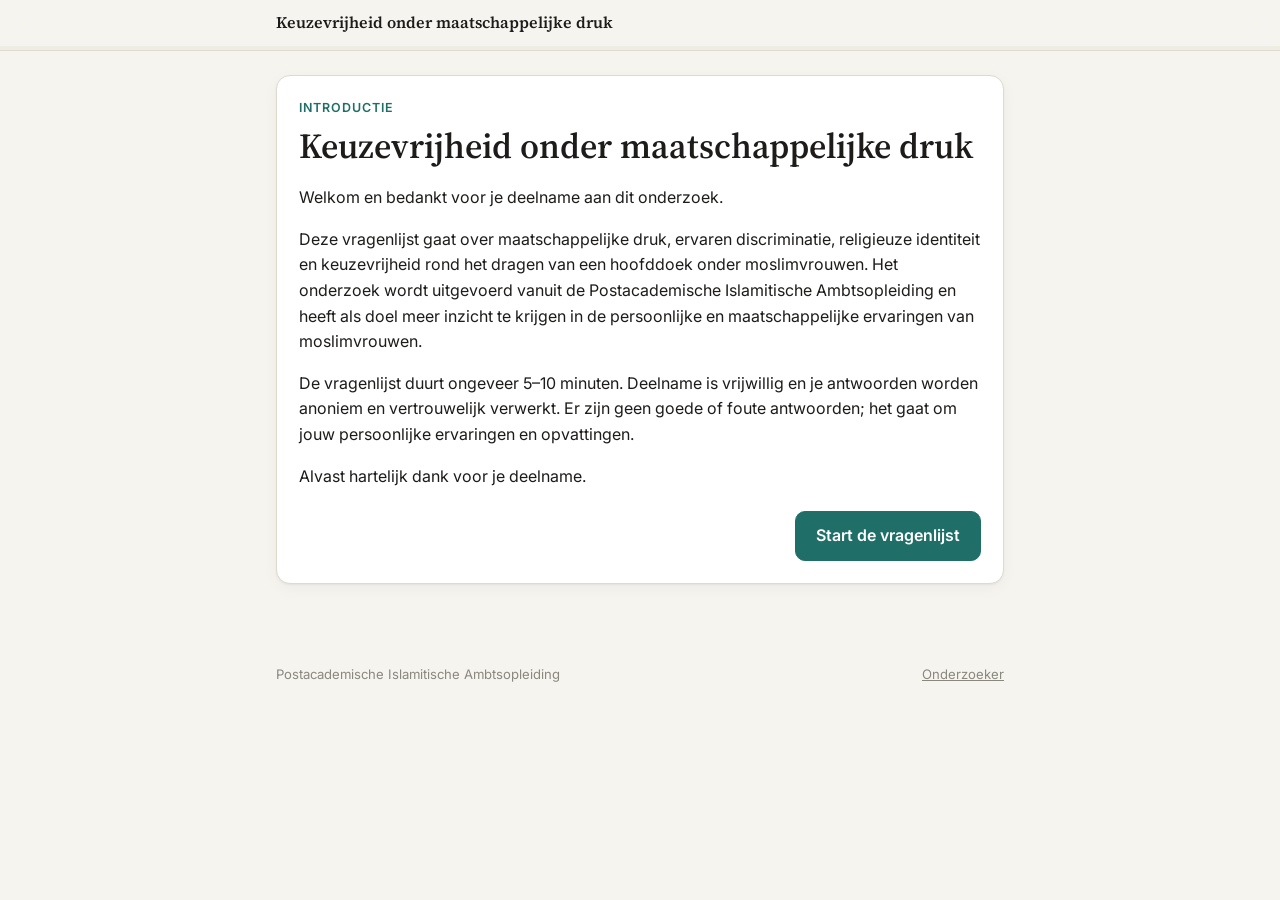
==== commit d9851fe3: "Add files via upload" ====
--- a/index.html
+++ b/index.html
@@ -43,6 +43,7 @@
   const startedAt = Date.now();
   let view = 'intro';           // 'intro' | page index | 'stop' | 'interview' | 'done'
   let busy = false;
+  let surveySent = false;
 
   const esc = s => String(s).replace(/[&<>"']/g, c => ({ '&': '&amp;', '<': '&lt;', '>': '&gt;', '"': '&quot;', "'": '&#39;' }[c]));
   const P = SURVEY.pages;
@@ -123,7 +124,7 @@
     } else if (view === 'interview') {
       const iv = SURVEY.interview;
       setProgress(1, 'Interview');
-      app.innerHTML = `<div class="section-head"><div class="eyebrow">Je enquête is verzonden ✓</div><h2>${esc(iv.title)}</h2>${iv.text.map(t => `<p>${esc(t)}</p>`).join('')}</div>
+      app.innerHTML = `<div class="section-head"><div class="eyebrow">Je enquête is ingevuld ✓</div><h2>${esc(iv.title)}</h2>${iv.text.map(t => `<p>${esc(t)}</p>`).join('')}</div>
         ${iv.questions.map(renderQuestion).join('')}
         <div class="hp" aria-hidden="true"><label>Website<input type="text" name="website" tabindex="-1" autocomplete="off"></label></div>
         <div id="formErr" class="notice error" style="display:none" role="alert"></div>
@@ -183,9 +184,36 @@
   // ── Versturen ─────────────────────────────────────────────
   async function post(action, data) {
     if (!configured) { await new Promise(r => setTimeout(r, 400)); console.info('[testmodus]', action, data); return { ok: true }; }
-    const res = await fetch(CONFIG.APPS_SCRIPT_URL, { method: 'POST', body: JSON.stringify({ action, data, website: data.website || '' }) });
+    // keepalive: het verzenden gaat door, ook als de deelnemer het venster meteen sluit
+    const res = await fetch(CONFIG.APPS_SCRIPT_URL, { method: 'POST', keepalive: true, body: JSON.stringify({ action, data, website: data.website || '' }) });
     return res.json();
   }
+
+  // Verzenden op de achtergrond: de deelnemer hoeft niet te wachten op Google (dat duurt soms 5-10 s).
+  // Mislukt het, dan verschijnt een melding met een knop om het opnieuw te proberen.
+  const pending = new Set();
+  function sendInBackground(action, data, tries = 0) {
+    const job = post(action, data).then(r => { if (!r || !r.ok) throw new Error(r && r.error); hideSaveError(action); })
+      .catch(err => {
+        console.error(err);
+        if (tries < 2) return new Promise(r => setTimeout(r, 1500)).then(() => sendInBackground(action, data, tries + 1));
+        showSaveError(action, data);
+      })
+      .finally(() => pending.delete(job));
+    pending.add(job);
+    return job;
+  }
+  function showSaveError(action, data) {
+    let el = document.getElementById('saveErr_' + action);
+    if (!el) {
+      el = document.createElement('div'); el.id = 'saveErr_' + action; el.className = 'notice error'; el.setAttribute('role', 'alert');
+      el.style.cssText = 'position:fixed;left:16px;right:16px;bottom:16px;max-width:728px;margin:0 auto;z-index:20;display:flex;gap:12px;align-items:center;justify-content:space-between;flex-wrap:wrap;box-shadow:var(--shadow)';
+      document.body.appendChild(el);
+    }
+    el.innerHTML = `<span>${action === 'survey' ? 'Je antwoorden konden niet worden opgeslagen.' : 'Je aanmelding kon niet worden verzonden.'} Controleer je internetverbinding.</span><button type="button" class="btn small primary">Opnieuw proberen</button>`;
+    el.querySelector('button').onclick = () => { el.querySelector('button').disabled = true; el.querySelector('span').textContent = 'Bezig met verzenden…'; sendInBackground(action, data); };
+  }
+  function hideSaveError(action) { const el = document.getElementById('saveErr_' + action); if (el) el.remove(); }
 
   function surveyPayload() {
     const out = {};
@@ -225,11 +253,8 @@
       const qs = SURVEY.interview.questions; collect(qs);
       if (!validate(qs)) return;
       const hp = app.querySelector('[name="website"]');
-      return withBusy(btn, async () => {
-        const r = await post('interview', { naam: answers.naam, email: answers.email, opmerking: answers.opmerking, website: hp ? hp.value : '' });
-        if (!r.ok) throw new Error(r.error);
-        view = 'done-interview'; render();
-      });
+      sendInBackground('interview', { naam: answers.naam, email: answers.email, opmerking: answers.opmerking, website: hp ? hp.value : '' });
+      view = 'done-interview'; return render();
     }
 
     // next
@@ -240,12 +265,11 @@
     if (view < P.length - 1) { view++; return render(); }
 
     // laatste pagina → enquête opslaan, daarna evt. interviewpagina
-    return withBusy(btn, async () => {
-      const r = await post('survey', surveyPayload());
-      if (!r.ok) throw new Error(r.error);
-      view = answers.interview === 'Ja, ik ben bereid om deel te nemen' ? 'interview' : 'done';
-      render();
-    });
+    if (surveySent) return;
+    surveySent = true;
+    sendInBackground('survey', surveyPayload());
+    view = answers.interview === 'Ja, ik ben bereid om deel te nemen' ? 'interview' : 'done';
+    render();
   });
 
   // "Anders, namelijk" tonen/verbergen + foutmelding wissen bij invullen
@@ -265,7 +289,7 @@
   app.addEventListener('submit', e => e.preventDefault());
 
   // Waarschuwing bij per ongeluk sluiten tijdens het invullen
-  window.addEventListener('beforeunload', e => { if (typeof view === 'number' && view > 0) { e.preventDefault(); e.returnValue = ''; } });
+  window.addEventListener('beforeunload', e => { if ((typeof view === 'number' && view > 0) || pending.size) { e.preventDefault(); e.returnValue = ''; } });
 
   render();
 })();
